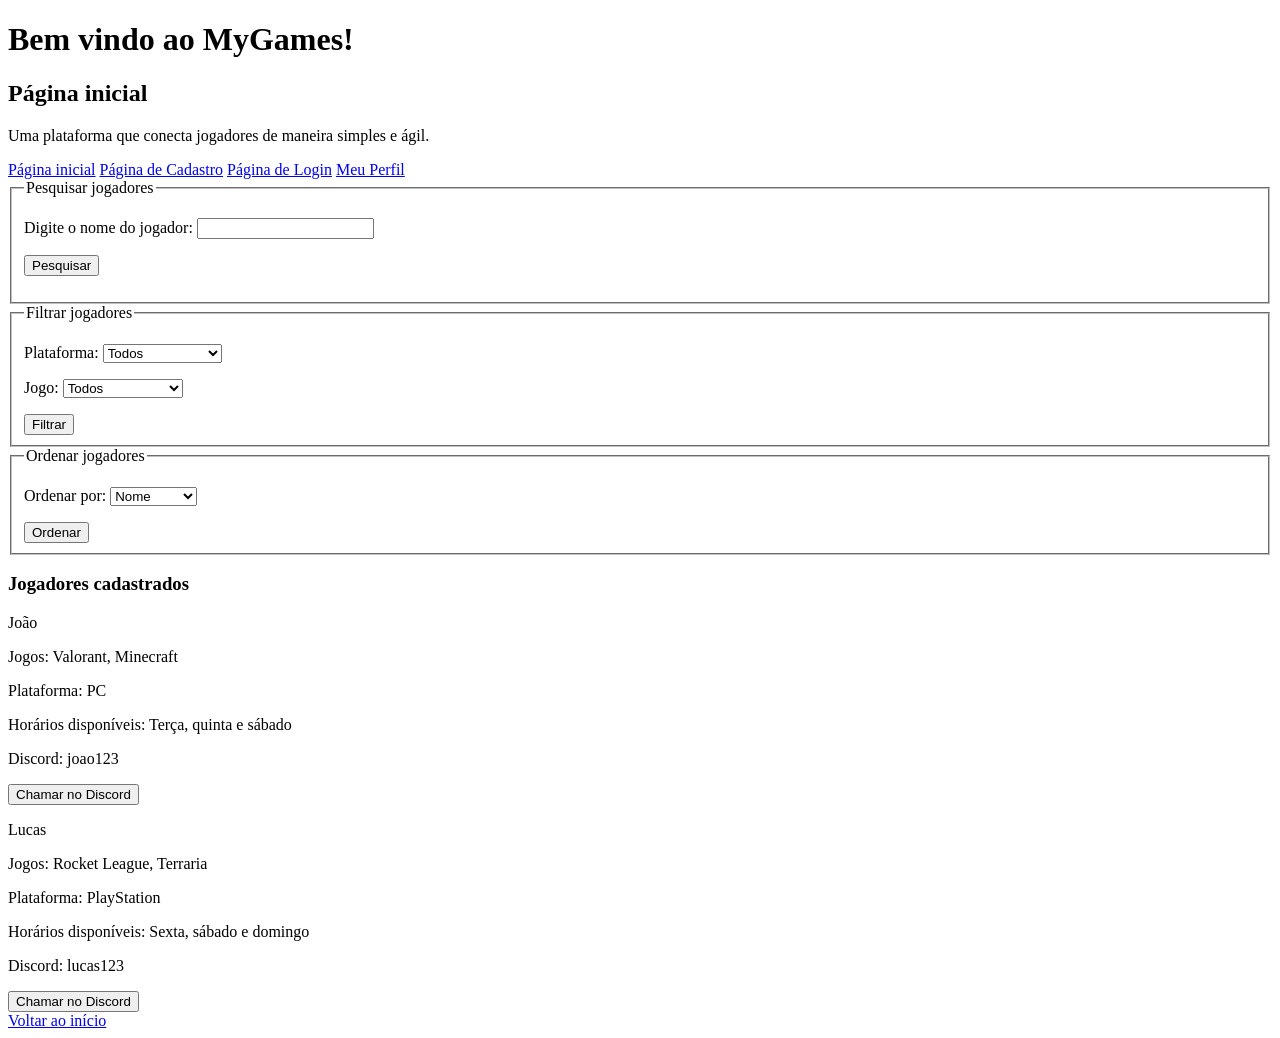
==== index.html @ be4849c3 "feat: adiciona voltar ao inicio ao rodape" ====
<!DOCTYPE html>
<html lang="pt-BR">

<head>
    <meta charset="UTF-8">
    <meta name="viewport" content="width=device-width, initial-scale=1.0">
    <title>MyGames</title>
</head>

<body>

    <header class="cabecalho" id="cabecalho">
        <h1>Bem vindo ao MyGames!</h1>
        <h2>Página inicial</h2>
        <p>Uma plataforma que conecta jogadores de maneira simples e ágil.</p>

        <nav>
            <a href="#cabecalho">Página inicial</a>
            <a href="cadastro.html">Página de Cadastro</a>
            <a href="login.html">Página de Login</a>
            <a href="perfil.html">Meu Perfil</a>
        </nav>
    </header>

    <main>

        <section>

            <form>

                <fieldset>

                    <legend>Pesquisar jogadores</legend>

                    <p>
                        <label for="pesquisa">Digite o nome do jogador:</label>
                        <input id="pesquisa" type="search">
                    </p>

                    <p>
                        <button type="submit">Pesquisar</button>
                    </p>

                </fieldset>

                <fieldset>

                    <legend>Filtrar jogadores</legend>

                    <p>
                        <label for="plataforma">Plataforma:</label>

                        <select id="plataforma">
                            <option>Todos</option>
                            <option>PC</option>
                            <option>PlayStation</option>
                            <option>Xbox</option>
                            <option>Nintendo Switch</option>
                        </select>
                    </p>

                    <p>
                        <label for="jogo">Jogo:</label>

                        <select id="jogo">
                            <option>Todos</option>
                            <option>Counter-Strike 2</option>
                            <option>Minecraft</option>
                            <option>Rocket League</option>
                            <option>Valorant</option>
                        </select>
                    </p>

                    <button type="button">Filtrar</button>

                </fieldset>

                <fieldset>

                    <legend>Ordenar jogadores</legend>

                    <p>
                        <label for="ordenacao">Ordenar por:</label>

                        <select id="ordenacao">
                            <option>Nome</option>
                            <option>Jogo</option>
                            <option>Plataforma</option>
                        </select>
                    </p>

                    <button type="button">Ordenar</button>

                </fieldset>

            </form>

        </section>

        <section>

            <h3>Jogadores cadastrados</h3>

            <article>

                <p>João</p>

                <p>Jogos: Valorant, Minecraft</p>

                <p>Plataforma: PC</p>

                <p>Horários disponíveis: Terça, quinta e sábado</p>

                <p>Discord: joao123 </p>

                <button type="button">Chamar no Discord</button>

            </article>

            <article>

                <p>Lucas</p>

                <p>Jogos: Rocket League, Terraria</p>

                <p>Plataforma: PlayStation</p>

                <p>Horários disponíveis: Sexta, sábado e domingo</p>

                <p>Discord: lucas123 </p>

                <button type="button">Chamar no Discord</button>

            </article>

        </section>

    </main>

    <footer>
        <nav>
            <a href="#cabecalho">Voltar ao início</a>
        </nav>


    </footer>

</body>

</html>
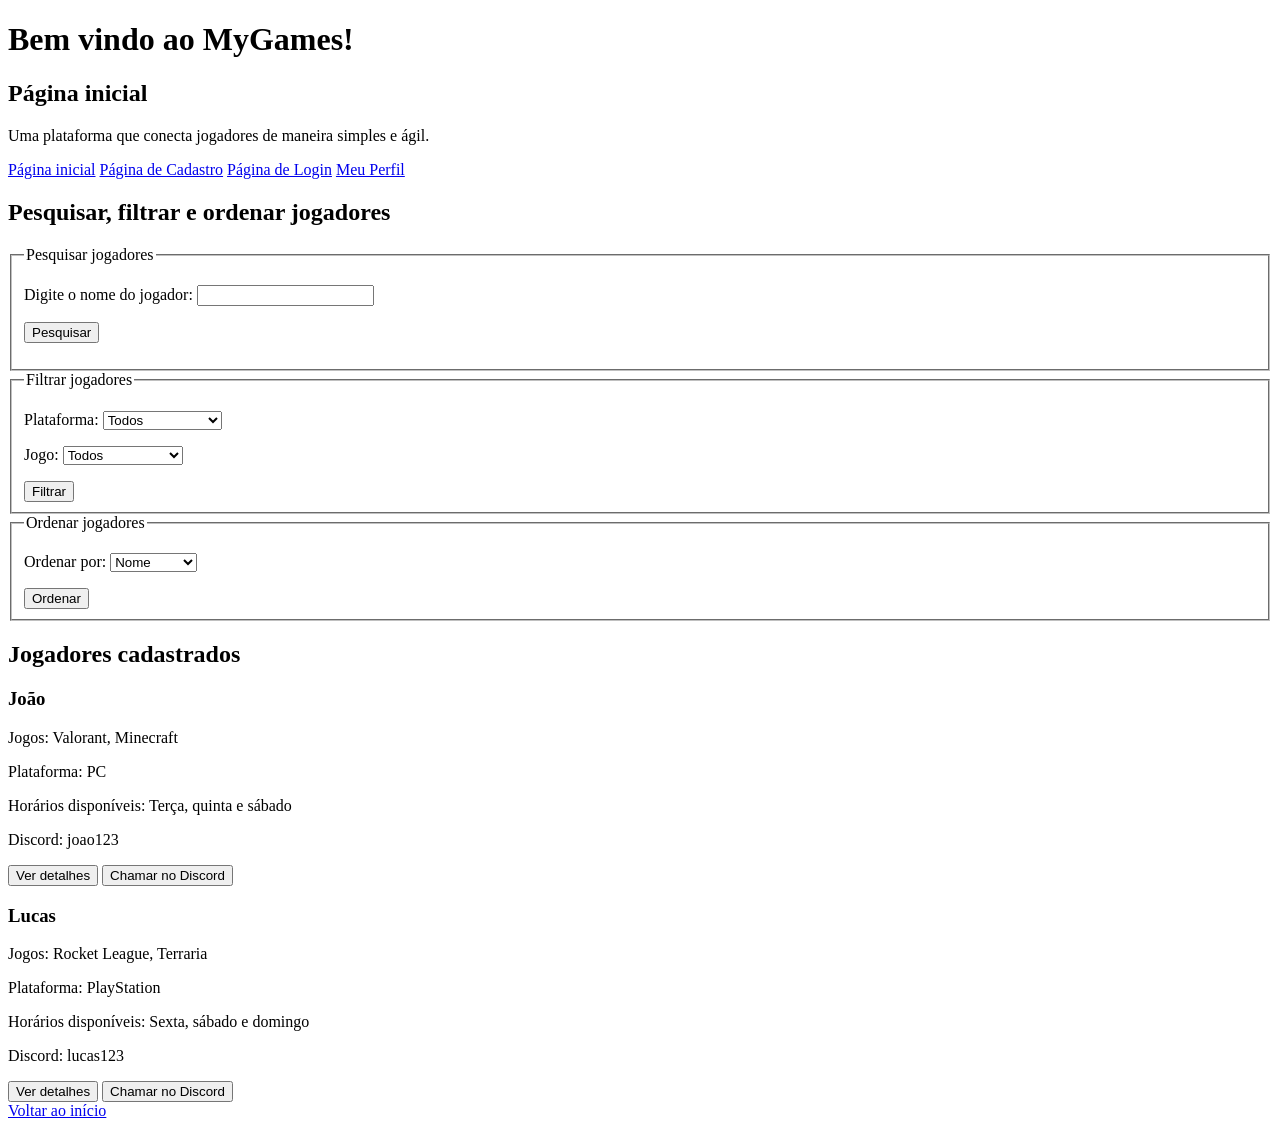
==== commit 2521d88c: "fix: corrige semantica e aprimora formularios" ====
--- a/index.html
+++ b/index.html
@@ -25,6 +25,9 @@
     <main>
 
         <section>
+
+            <!-- CORREÇÃO: título adicionado à seção de pesquisa, filtros e ordenação -->
+            <h2>Pesquisar, filtrar e ordenar jogadores</h2>
 
             <form>
 
@@ -99,11 +102,13 @@
 
         <section>
 
-            <h3>Jogadores cadastrados</h3>
+            <!-- CORREÇÃO: h2 para "Jogadores cadastrados" (era h3) -->
+            <h2>Jogadores cadastrados</h2>
 
             <article>
 
-                <p>João</p>
+                <!-- CORREÇÃO: h3 para o nome do jogador dentro do article -->
+                <h3>João</h3>
 
                 <p>Jogos: Valorant, Minecraft</p>
 
@@ -111,15 +116,18 @@
 
                 <p>Horários disponíveis: Terça, quinta e sábado</p>
 
-                <p>Discord: joao123 </p>
+                <p>Discord: joao123</p>
 
+                <!-- CORREÇÃO: botão "Ver detalhes" para acessar o perfil do jogador -->
+                <button type="button">Ver detalhes</button>
                 <button type="button">Chamar no Discord</button>
 
             </article>
 
             <article>
 
-                <p>Lucas</p>
+                <!-- CORREÇÃO: h3 para o nome do jogador dentro do article -->
+                <h3>Lucas</h3>
 
                 <p>Jogos: Rocket League, Terraria</p>
 
@@ -127,8 +135,10 @@
 
                 <p>Horários disponíveis: Sexta, sábado e domingo</p>
 
-                <p>Discord: lucas123 </p>
+                <p>Discord: lucas123</p>
 
+                <!-- CORREÇÃO: botão "Ver detalhes" para acessar o perfil do jogador -->
+                <button type="button">Ver detalhes</button>
                 <button type="button">Chamar no Discord</button>
 
             </article>
@@ -141,8 +151,6 @@
         <nav>
             <a href="#cabecalho">Voltar ao início</a>
         </nav>
-
-
     </footer>
 
 </body>
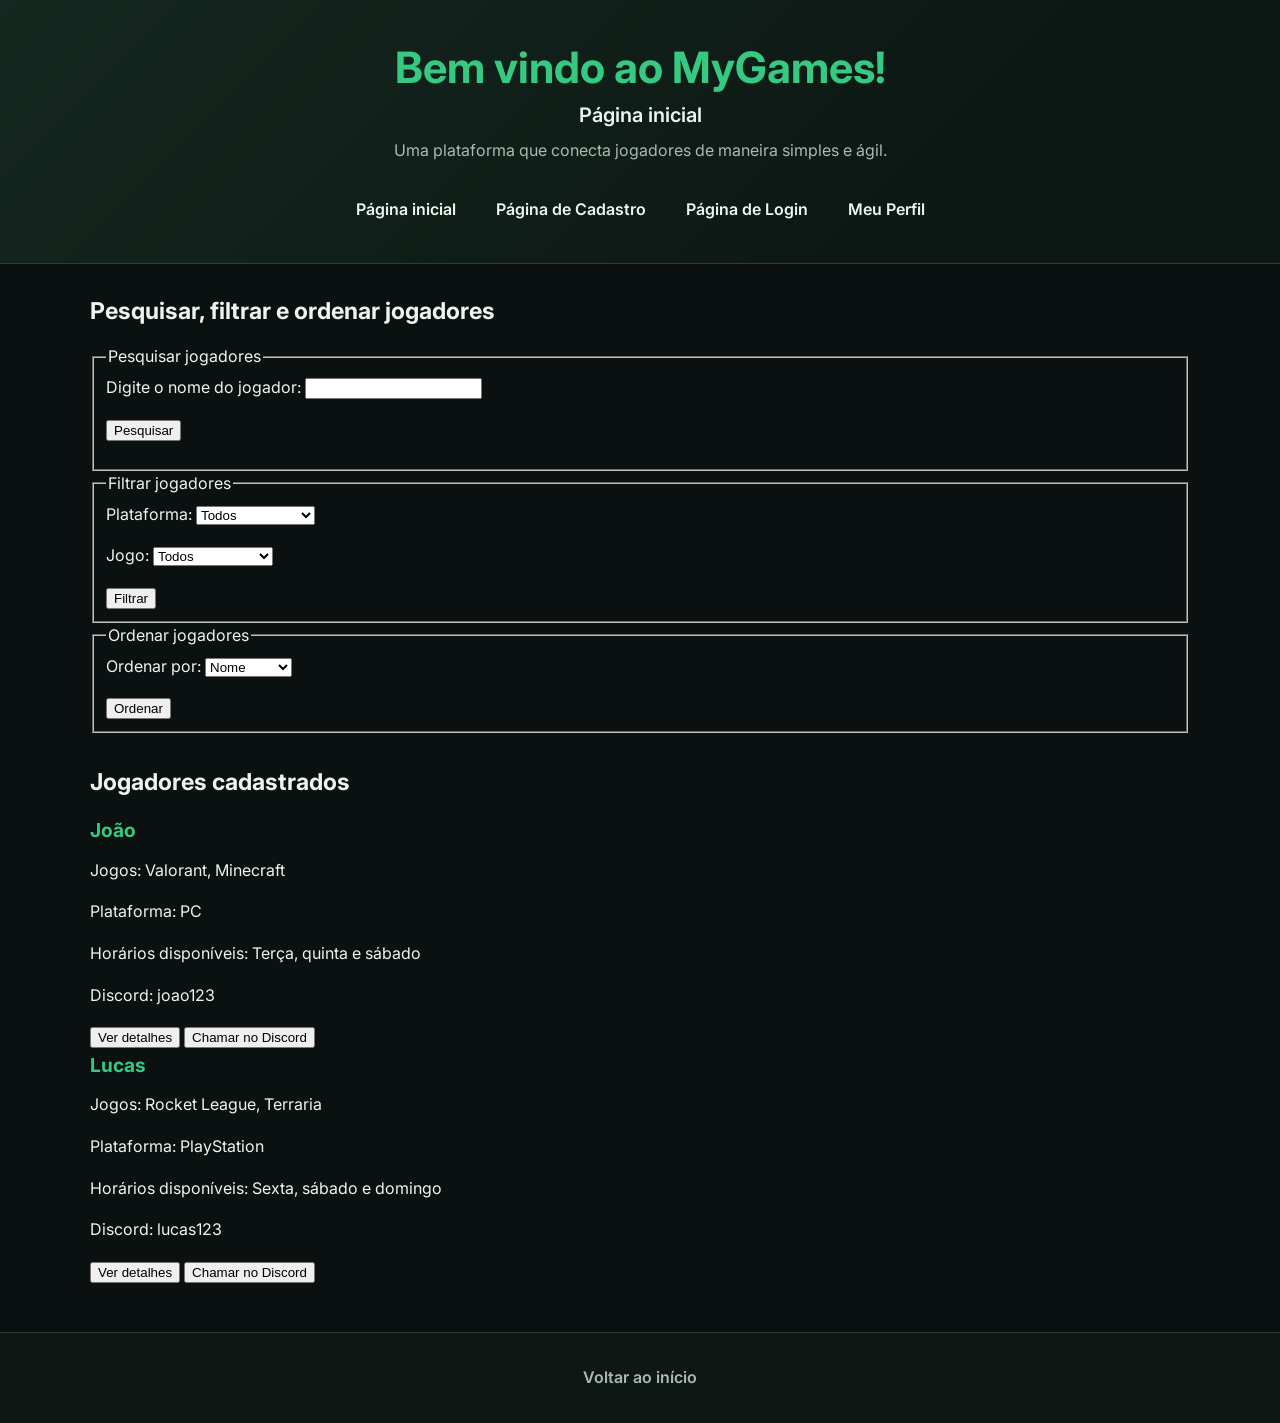
==== commit e0835de1: "style: define identidade visual do MyGames" ====
--- a/index.html
+++ b/index.html
@@ -5,6 +5,7 @@
     <meta charset="UTF-8">
     <meta name="viewport" content="width=device-width, initial-scale=1.0">
     <title>MyGames</title>
+    <link rel="stylesheet" href="assets/css/style.css">
 </head>
 
 <body>
--- a/assets/css/style.css
+++ b/assets/css/style.css
@@ -0,0 +1,113 @@
+
+@import url("https://fonts.googleapis.com/css2?family=Inter:wght@400;500;600;700;800&display=swap");
+
+:root {
+    --fundo: #0b1110;
+    --superficie: #121c19;
+    --superficie-clara: #192722;
+    --borda: #2b4037;
+    --texto: #edf5f0;
+    --texto-secundario: #a9bbb1;
+    --verde: #36c982;
+    --verde-escuro: #1f8b5b;
+    --vermelho: #ef6464;
+    --largura: 1100px;
+}
+
+* {
+    box-sizing: border-box;
+}
+
+html {
+    scroll-behavior: smooth;
+}
+
+body {
+    margin: 0;
+    background: var(--fundo);
+    color: var(--texto);
+    font-family: "Inter", Arial, sans-serif;
+    font-size: 16px;
+    line-height: 1.6;
+}
+
+header.cabecalho {
+    padding: 42px 24px 30px;
+    background: linear-gradient(135deg, #142820, #0d1713 75%);
+    border-bottom: 1px solid var(--borda);
+    text-align: center;
+}
+
+header h1 {
+    margin: 0 0 8px;
+    color: var(--verde);
+    font-size: clamp(1.8rem, 4vw, 2.7rem);
+    line-height: 1.2;
+}
+
+header h2 {
+    margin: 0 0 10px;
+    font-size: 1.25rem;
+    font-weight: 600;
+}
+
+header p {
+    margin: 0 auto 24px;
+    max-width: 620px;
+    color: var(--texto-secundario);
+}
+
+nav {
+    display: flex;
+    justify-content: center;
+    align-items: center;
+    flex-wrap: wrap;
+    gap: 10px;
+}
+
+nav a {
+    display: inline-block;
+    padding: 9px 14px;
+    border: 1px solid transparent;
+    border-radius: 8px;
+    color: var(--texto);
+    text-decoration: none;
+    font-weight: 600;
+    transition: background-color 0.2s, color 0.2s, border-color 0.2s;
+}
+
+main {
+    width: min(var(--largura), calc(100% - 40px));
+    margin: 32px auto 48px;
+}
+
+main > section {
+    margin-bottom: 34px;
+}
+
+h2 {
+    margin: 0 0 18px;
+    font-size: 1.45rem;
+    line-height: 1.3;
+}
+
+h3 {
+    margin: 0 0 12px;
+    font-size: 1.2rem;
+    color: var(--verde);
+}
+
+p {
+    margin-top: 0;
+}
+
+footer {
+    padding: 22px 20px;
+    border-top: 1px solid var(--borda);
+    background: #0e1713;
+    text-align: center;
+}
+
+footer nav a {
+    color: var(--texto-secundario);
+}
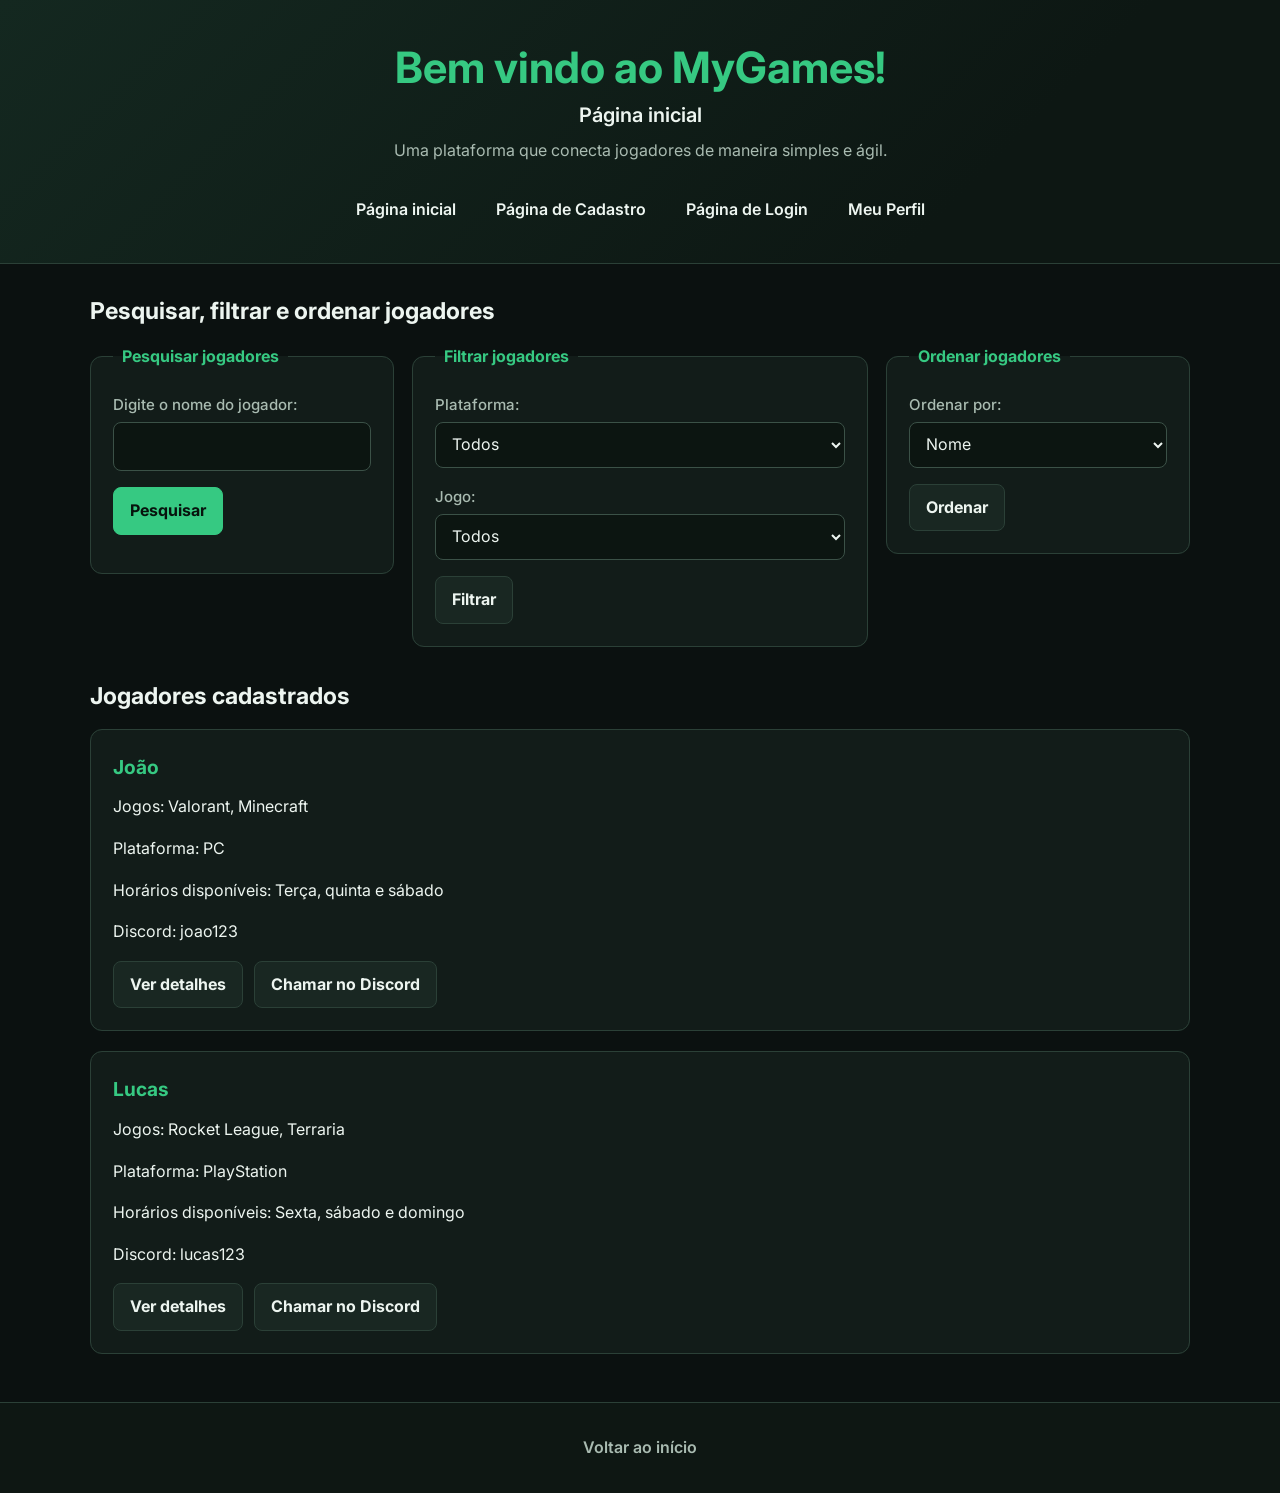
==== commit 3374930a: "style: estiliza formulários e controles" ====
--- a/index.html
+++ b/index.html
@@ -106,7 +106,7 @@
             <!-- CORREÇÃO: h2 para "Jogadores cadastrados" (era h3) -->
             <h2>Jogadores cadastrados</h2>
 
-            <article>
+            <fieldset>
 
                 <!-- CORREÇÃO: h3 para o nome do jogador dentro do article -->
                 <h3>João</h3>
@@ -123,9 +123,9 @@
                 <button type="button">Ver detalhes</button>
                 <button type="button">Chamar no Discord</button>
 
-            </article>
+            </fieldset>
 
-            <article>
+            <fieldset>
 
                 <!-- CORREÇÃO: h3 para o nome do jogador dentro do article -->
                 <h3>Lucas</h3>
@@ -142,7 +142,7 @@
                 <button type="button">Ver detalhes</button>
                 <button type="button">Chamar no Discord</button>
 
-            </article>
+            </fieldset>
 
         </section>
 
--- a/assets/css/style.css
+++ b/assets/css/style.css
@@ -111,3 +111,115 @@
 footer nav a {
     color: var(--texto-secundario);
 }
+
+form {
+    display: grid;
+    grid-template-columns: repeat(auto-fit, minmax(min(100%, 260px), 1fr));
+    gap: 18px;
+    align-items: start;
+}
+
+fieldset {
+    min-width: 0;
+    margin: 0 0 20px;
+    padding: 22px;
+    border: 1px solid var(--borda);
+    border-radius: 12px;
+    background: var(--superficie);
+}
+
+form fieldset {
+    margin: 0;
+}
+
+legend {
+    padding: 0 9px;
+    color: var(--verde);
+    font-weight: 700;
+}
+
+label {
+    display: inline-block;
+    margin-bottom: 5px;
+    color: var(--texto-secundario);
+    font-size: 0.94rem;
+    font-weight: 500;
+}
+
+input:not([type="checkbox"]):not([type="radio"]),
+select,
+textarea {
+    width: 100%;
+    min-width: 0;
+    padding: 11px 12px;
+    border: 1px solid #3b5147;
+    border-radius: 8px;
+    background: #0c1511;
+    color: var(--texto);
+    font: inherit;
+}
+
+input[type="checkbox"],
+input[type="radio"] {
+    width: 17px;
+    height: 17px;
+    accent-color: var(--verde);
+    vertical-align: middle;
+}
+
+textarea {
+    min-height: 120px;
+    resize: vertical;
+}
+
+input::placeholder,
+textarea::placeholder {
+    color: #81958a;
+}
+
+button {
+    display: inline-block;
+    max-width: 100%;
+    padding: 10px 16px;
+    border: 1px solid var(--verde);
+    border-radius: 8px;
+    background: var(--verde);
+    color: #07130d;
+    font: inherit;
+    font-weight: 700;
+    cursor: pointer;
+    transition: background-color 0.2s, border-color 0.2s, transform 0.2s;
+}
+
+button + button {
+    margin-left: 7px;
+}
+
+button[type="button"] {
+    background: var(--superficie-clara);
+    color: var(--texto);
+    border-color: var(--borda);
+}
+
+#login {
+    display: block;
+    max-width: 560px;
+    margin: 0 auto;
+}
+
+#login fieldset {
+    padding: 28px;
+}
+
+#login p:last-child {
+    margin-bottom: 0;
+}
+
+#login button,
+#login p:last-child button {
+    width: 100%;
+}
+
+main form {
+    grid-template-columns: 1fr 1.5fr 1fr;
+}
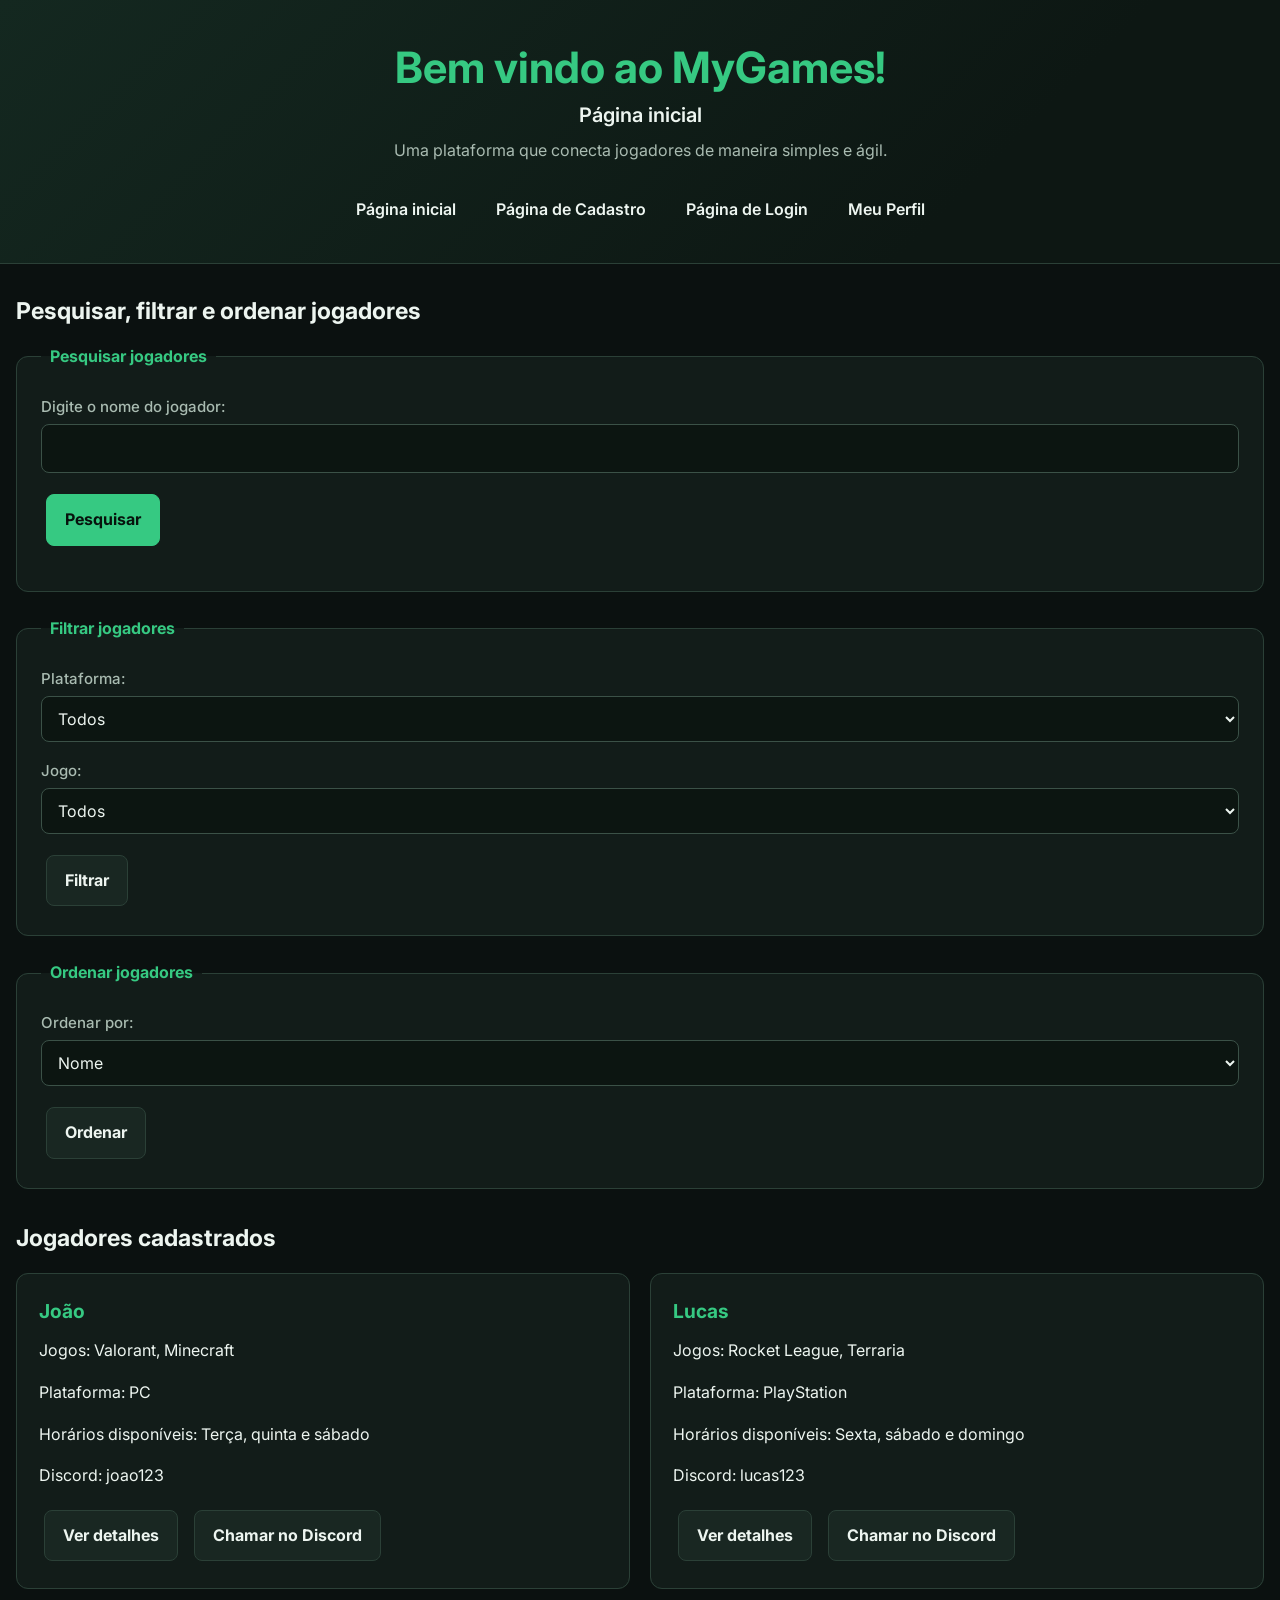
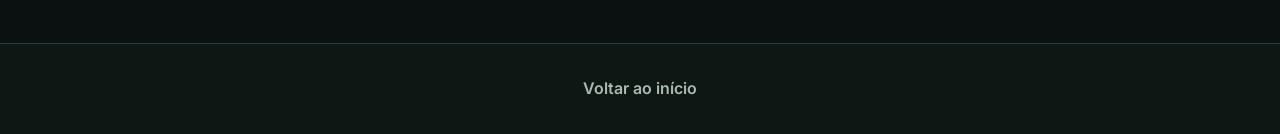
==== commit d1efaf07: "style: ajusta layout responsivo dos formulários e perfil" ====
--- a/index.html
+++ b/index.html
@@ -101,7 +101,7 @@
 
         </section>
 
-        <section>
+        <section id="jogadores">
 
             <!-- CORREÇÃO: h2 para "Jogadores cadastrados" (era h3) -->
             <h2>Jogadores cadastrados</h2>
--- a/assets/css/style.css
+++ b/assets/css/style.css
@@ -1,4 +1,3 @@
-
 @import url("https://fonts.googleapis.com/css2?family=Inter:wght@400;500;600;700;800&display=swap");
 
 :root {
@@ -77,11 +76,13 @@
 }
 
 main {
-    width: min(var(--largura), calc(100% - 40px));
-    margin: 32px auto 48px;
-}
-
-main > section {
+    width: 100%;
+    max-width: 1600px;
+    padding: 0 16px;
+    margin: 32px auto;
+}
+
+main>section {
     margin-bottom: 34px;
 }
 
@@ -114,8 +115,9 @@
 
 form {
     display: grid;
-    grid-template-columns: repeat(auto-fit, minmax(min(100%, 260px), 1fr));
-    gap: 18px;
+    grid-template-columns: 1fr;
+    gap: 24px;
+    width: 100%;
     align-items: start;
 }
 
@@ -129,7 +131,10 @@
 }
 
 form fieldset {
+    width: 100%;
+    min-width: 0;
     margin: 0;
+    padding: 24px;
 }
 
 legend {
@@ -180,7 +185,8 @@
 button {
     display: inline-block;
     max-width: 100%;
-    padding: 10px 16px;
+    margin: 5px;
+    padding: 12px 18px;
     border: 1px solid var(--verde);
     border-radius: 8px;
     background: var(--verde);
@@ -191,7 +197,7 @@
     transition: background-color 0.2s, border-color 0.2s, transform 0.2s;
 }
 
-button + button {
+button+button {
     margin-left: 7px;
 }
 
@@ -205,6 +211,7 @@
     display: block;
     max-width: 560px;
     margin: 0 auto;
+    width: 100%;
 }
 
 #login fieldset {
@@ -220,6 +227,73 @@
     width: 100%;
 }
 
-main form {
-    grid-template-columns: 1fr 1.5fr 1fr;
-}
+#jogadores {
+    display: grid;
+    grid-template-columns: repeat(2, minmax(0, 1fr));
+    gap: 20px;
+}
+
+#jogadores h2 {
+    grid-column: 1 / -1;
+    margin-bottom: 0;
+}
+
+#jogadores article {
+    margin: 0;
+    min-width: 0;
+}
+
+form input:not([type="checkbox"]):not([type="radio"]),
+form select,
+form textarea {
+    width: 100%;
+}
+
+.disponibilidade {
+    display: grid;
+    justify-content: stretch;
+}
+
+@media (max-width: 559px) {
+
+    main:has(> form),
+    main:has(> #login) {
+        width: calc(100% - 16px);
+        margin: 16px auto 24px;
+    }
+
+    main form {
+        gap: 14px;
+    }
+
+    main form>fieldset {
+        padding: 12px;
+    }
+
+    #login fieldset {
+        padding: 14px 12px;
+    }
+}
+
+@media (min-width: 192px) and (max-width: 300px) {
+
+    main:has(> form),
+    main:has(> #login) {
+        width: calc(100% - 8px);
+    }
+
+    main form>fieldset {
+        padding: 8px 6px;
+    }
+}
+
+body {
+    min-width: 460px;
+}
+
+main {
+    width: 100%;
+    max-width: 1600px;
+    margin: 32px auto;
+    padding: 0 16px;
+}
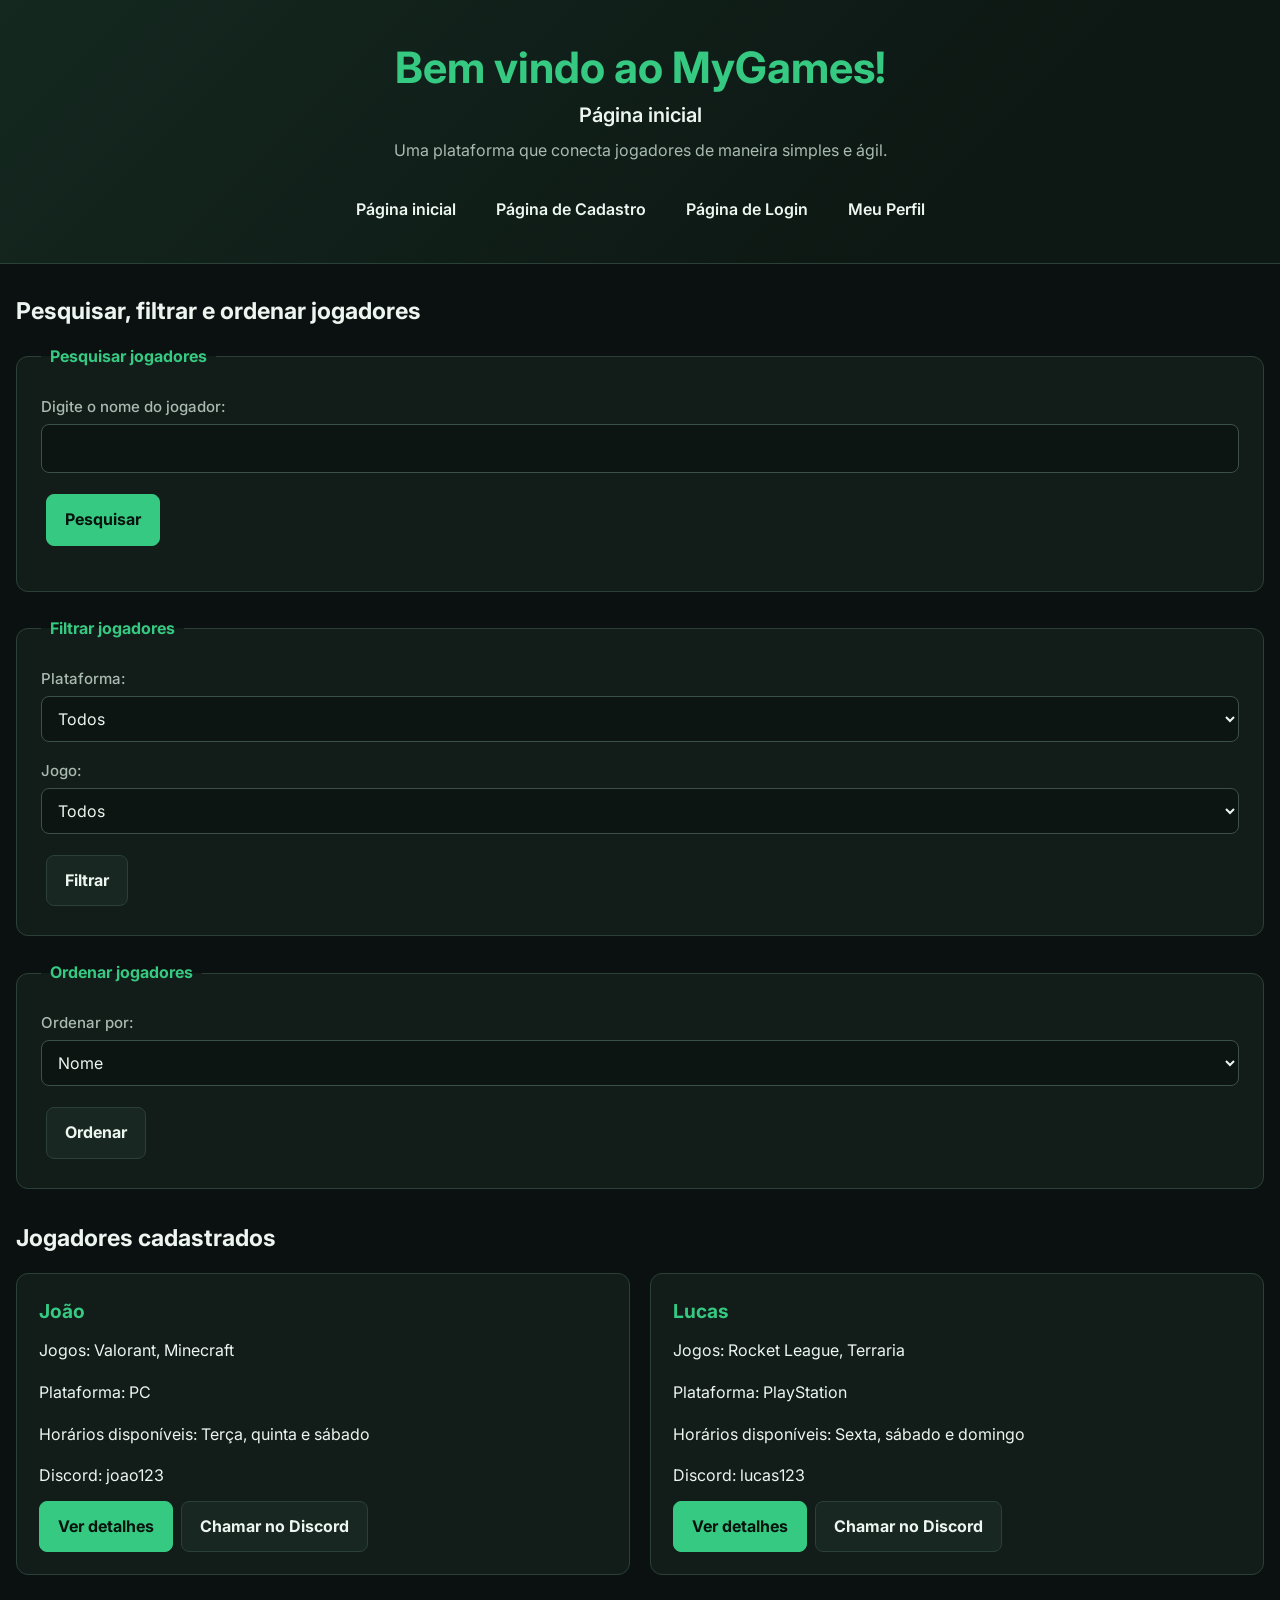
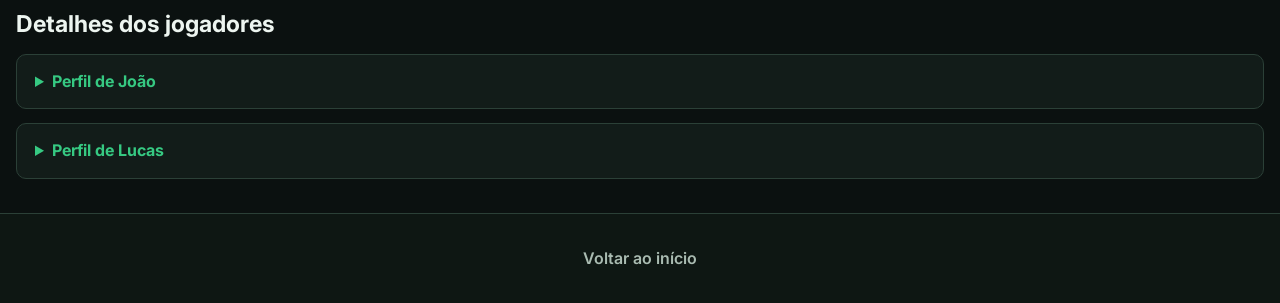
==== commit edafe327: "feat: aprimora responsividade e elementos visuais" ====
--- a/index.html
+++ b/index.html
@@ -9,12 +9,10 @@
 </head>
 
 <body>
-
     <header class="cabecalho" id="cabecalho">
         <h1>Bem vindo ao MyGames!</h1>
         <h2>Página inicial</h2>
         <p>Uma plataforma que conecta jogadores de maneira simples e ágil.</p>
-
         <nav>
             <a href="#cabecalho">Página inicial</a>
             <a href="cadastro.html">Página de Cadastro</a>
@@ -22,38 +20,22 @@
             <a href="perfil.html">Meu Perfil</a>
         </nav>
     </header>
-
     <main>
-
         <section>
-
-            <!-- CORREÇÃO: título adicionado à seção de pesquisa, filtros e ordenação -->
             <h2>Pesquisar, filtrar e ordenar jogadores</h2>
-
             <form>
-
                 <fieldset>
-
                     <legend>Pesquisar jogadores</legend>
-
                     <p>
                         <label for="pesquisa">Digite o nome do jogador:</label>
                         <input id="pesquisa" type="search">
                     </p>
-
-                    <p>
-                        <button type="submit">Pesquisar</button>
-                    </p>
-
+                    <p><button type="submit">Pesquisar</button></p>
                 </fieldset>
-
                 <fieldset>
-
                     <legend>Filtrar jogadores</legend>
-
                     <p>
                         <label for="plataforma">Plataforma:</label>
-
                         <select id="plataforma">
                             <option>Todos</option>
                             <option>PC</option>
@@ -62,10 +44,8 @@
                             <option>Nintendo Switch</option>
                         </select>
                     </p>
-
                     <p>
                         <label for="jogo">Jogo:</label>
-
                         <select id="jogo">
                             <option>Todos</option>
                             <option>Counter-Strike 2</option>
@@ -74,86 +54,78 @@
                             <option>Valorant</option>
                         </select>
                     </p>
-
                     <button type="button">Filtrar</button>
-
                 </fieldset>
-
                 <fieldset>
-
                     <legend>Ordenar jogadores</legend>
-
                     <p>
                         <label for="ordenacao">Ordenar por:</label>
-
                         <select id="ordenacao">
                             <option>Nome</option>
                             <option>Jogo</option>
                             <option>Plataforma</option>
                         </select>
                     </p>
-
                     <button type="button">Ordenar</button>
-
                 </fieldset>
-
             </form>
-
         </section>
-
         <section id="jogadores">
-
-            <!-- CORREÇÃO: h2 para "Jogadores cadastrados" (era h3) -->
             <h2>Jogadores cadastrados</h2>
-
-            <fieldset>
-
-                <!-- CORREÇÃO: h3 para o nome do jogador dentro do article -->
+            <article class="cartao-jogador">
                 <h3>João</h3>
-
                 <p>Jogos: Valorant, Minecraft</p>
-
                 <p>Plataforma: PC</p>
-
                 <p>Horários disponíveis: Terça, quinta e sábado</p>
-
                 <p>Discord: joao123</p>
-
-                <!-- CORREÇÃO: botão "Ver detalhes" para acessar o perfil do jogador -->
-                <button type="button">Ver detalhes</button>
-                <button type="button">Chamar no Discord</button>
-
-            </fieldset>
-
-            <fieldset>
-
-                <!-- CORREÇÃO: h3 para o nome do jogador dentro do article -->
+                <div class="acoes">
+                    <a class="botao" href="#detalhes-joao">Ver detalhes</a>
+                    <a class="botao botao-secundario" href="https://discord.com/" target="_blank"
+                        rel="noopener noreferrer">Chamar no Discord</a>
+                </div>
+            </article>
+            <article class="cartao-jogador">
                 <h3>Lucas</h3>
-
                 <p>Jogos: Rocket League, Terraria</p>
-
                 <p>Plataforma: PlayStation</p>
-
                 <p>Horários disponíveis: Sexta, sábado e domingo</p>
-
                 <p>Discord: lucas123</p>
-
-                <!-- CORREÇÃO: botão "Ver detalhes" para acessar o perfil do jogador -->
-                <button type="button">Ver detalhes</button>
-                <button type="button">Chamar no Discord</button>
-
-            </fieldset>
-
+                <div class="acoes">
+                    <a class="botao" href="#detalhes-lucas">Ver detalhes</a>
+                    <a class="botao botao-secundario" href="https://discord.com/" target="_blank"
+                        rel="noopener noreferrer">Chamar no Discord</a>
+                </div>
+            </article>
         </section>
-
+        <section class="detalhes-jogadores" aria-label="Detalhes dos jogadores">
+            <h2>Detalhes dos jogadores</h2>
+            <details id="detalhes-joao">
+                <summary>Perfil de João</summary>
+                <div class="conteudo-detalhes">
+                    <p><strong>Nome:</strong> João</p>
+                    <p><strong>Jogos:</strong> Valorant e Minecraft</p>
+                    <p><strong>Plataforma:</strong> PC</p>
+                    <p><strong>Disponibilidade:</strong> Terça, quinta e sábado</p>
+                    <p><strong>Discord:</strong> joao123</p>
+                    <p><strong>Sobre:</strong> Jogador disponível para partidas e novas amizades.</p>
+                </div>
+            </details>
+            <details id="detalhes-lucas">
+                <summary>Perfil de Lucas</summary>
+                <div class="conteudo-detalhes">
+                    <p><strong>Nome:</strong> Lucas</p>
+                    <p><strong>Jogos:</strong> Rocket League e Terraria</p>
+                    <p><strong>Plataforma:</strong> PlayStation</p>
+                    <p><strong>Disponibilidade:</strong> Sexta, sábado e domingo</p>
+                    <p><strong>Discord:</strong> lucas123</p>
+                    <p><strong>Sobre:</strong> Jogador disponível para partidas e novas amizades.</p>
+                </div>
+            </details>
+        </section>
     </main>
-
     <footer>
-        <nav>
-            <a href="#cabecalho">Voltar ao início</a>
-        </nav>
+        <nav><a href="#cabecalho">Voltar ao início</a></nav>
     </footer>
-
 </body>
 
 </html>
--- a/assets/css/style.css
+++ b/assets/css/style.css
@@ -19,10 +19,14 @@
 
 html {
     scroll-behavior: smooth;
+    scroll-padding-top: 20px;
 }
 
 body {
     margin: 0;
+    width: 100%;
+    min-width: 0;
+    overflow-x: hidden;
     background: var(--fundo);
     color: var(--texto);
     font-family: "Inter", Arial, sans-serif;
@@ -40,8 +44,9 @@
 header h1 {
     margin: 0 0 8px;
     color: var(--verde);
-    font-size: clamp(1.8rem, 4vw, 2.7rem);
+    font-size: clamp(1.65rem, 4vw, 2.7rem);
     line-height: 1.2;
+    overflow-wrap: anywhere;
 }
 
 header h2 {
@@ -72,7 +77,30 @@
     color: var(--texto);
     text-decoration: none;
     font-weight: 600;
-    transition: background-color 0.2s, color 0.2s, border-color 0.2s;
+    transition: background-color 0.2s, color 0.2s, border-color 0.2s, transform 0.2s;
+}
+
+nav a:hover {
+    background: var(--superficie-clara);
+    border-color: var(--verde);
+    color: var(--verde);
+}
+
+nav a:active {
+    transform: scale(0.97);
+    background: var(--verde-escuro);
+    color: var(--texto);
+}
+
+nav a:focus-visible,
+button:focus-visible,
+.botao:focus-visible,
+summary:focus-visible,
+input:focus-visible,
+select:focus-visible,
+textarea:focus-visible {
+    outline: 3px solid var(--verde);
+    outline-offset: 3px;
 }
 
 main {
@@ -82,7 +110,7 @@
     margin: 32px auto;
 }
 
-main>section {
+main > section {
     margin-bottom: 34px;
 }
 
@@ -100,6 +128,7 @@
 
 p {
     margin-top: 0;
+    overflow-wrap: anywhere;
 }
 
 footer {
@@ -115,9 +144,10 @@
 
 form {
     display: grid;
-    grid-template-columns: 1fr;
+    grid-template-columns: minmax(0, 1fr);
     gap: 24px;
     width: 100%;
+    min-width: 0;
     align-items: start;
 }
 
@@ -138,6 +168,7 @@
 }
 
 legend {
+    max-width: 100%;
     padding: 0 9px;
     color: var(--verde);
     font-weight: 700;
@@ -156,6 +187,7 @@
 textarea {
     width: 100%;
     min-width: 0;
+    max-width: 100%;
     padding: 11px 12px;
     border: 1px solid #3b5147;
     border-radius: 8px;
@@ -182,7 +214,8 @@
     color: #81958a;
 }
 
-button {
+button,
+.botao {
     display: inline-block;
     max-width: 100%;
     margin: 5px;
@@ -193,18 +226,34 @@
     color: #07130d;
     font: inherit;
     font-weight: 700;
+    text-align: center;
+    text-decoration: none;
     cursor: pointer;
-    transition: background-color 0.2s, border-color 0.2s, transform 0.2s;
-}
-
-button+button {
-    margin-left: 7px;
-}
-
-button[type="button"] {
+    transition: background-color 0.2s, border-color 0.2s, color 0.2s, transform 0.2s, filter 0.2s;
+}
+
+button:hover,
+.botao:hover {
+    filter: brightness(1.1);
+    transform: translateY(-1px);
+}
+
+button:active,
+.botao:active {
+    transform: translateY(1px) scale(0.98);
+    filter: brightness(0.92);
+}
+
+button[type="button"],
+.botao-secundario {
     background: var(--superficie-clara);
     color: var(--texto);
     border-color: var(--borda);
+}
+
+.botao-secundario:hover {
+    border-color: var(--verde);
+    color: var(--verde);
 }
 
 #login {
@@ -238,15 +287,65 @@
     margin-bottom: 0;
 }
 
-#jogadores article {
+.cartao-jogador {
+    min-width: 0;
     margin: 0;
-    min-width: 0;
-}
-
-form input:not([type="checkbox"]):not([type="radio"]),
-form select,
-form textarea {
-    width: 100%;
+    padding: 22px;
+    border: 1px solid var(--borda);
+    border-radius: 12px;
+    background: var(--superficie);
+}
+
+.cartao-jogador p:last-of-type {
+    margin-bottom: 12px;
+}
+
+.acoes {
+    display: flex;
+    flex-wrap: wrap;
+    align-items: center;
+    gap: 8px;
+}
+
+.acoes button,
+.acoes .botao {
+    margin: 0;
+}
+
+.detalhes-jogadores {
+    display: grid;
+    gap: 14px;
+}
+
+.detalhes-jogadores h2 {
+    margin-bottom: 0;
+}
+
+details {
+    min-width: 0;
+    border: 1px solid var(--borda);
+    border-radius: 10px;
+    background: var(--superficie);
+}
+
+details summary {
+    padding: 14px 18px;
+    color: var(--verde);
+    font-weight: 700;
+    cursor: pointer;
+}
+
+details summary:hover {
+    background: var(--superficie-clara);
+}
+
+.conteudo-detalhes {
+    padding: 4px 18px 16px;
+    border-top: 1px solid var(--borda);
+}
+
+.conteudo-detalhes p:last-child {
+    margin-bottom: 0;
 }
 
 .disponibilidade {
@@ -254,46 +353,229 @@
     justify-content: stretch;
 }
 
+table {
+    width: 100%;
+    border-collapse: collapse;
+    color: var(--texto);
+}
+
+th,
+td {
+    padding: 10px;
+    border: 1px solid var(--borda);
+    text-align: left;
+}
+
+th {
+    background: var(--superficie-clara);
+    color: var(--verde);
+}
+
+.tabela-responsiva {
+    width: 100%;
+    overflow-x: auto;
+}
+
+.pagina-perfil > fieldset {
+    margin-bottom: 22px;
+}
+
+.dados-perfil {
+    margin-bottom: 16px;
+}
+
+.dados-perfil p {
+    margin-bottom: 8px;
+}
+
+.dados-perfil strong {
+    color: var(--texto);
+}
+
+.area-edicao {
+    margin-top: 12px;
+    background: #0e1713;
+}
+
+.area-edicao summary {
+    display: inline-block;
+    margin: 10px;
+    padding: 10px 16px;
+    border: 1px solid var(--verde-escuro);
+    border-radius: 8px;
+    background: var(--superficie-clara);
+    color: var(--verde);
+    list-style-position: inside;
+}
+
+.form-edicao {
+    padding: 18px;
+    border-top: 1px solid var(--borda);
+}
+
+.form-edicao p {
+    margin-bottom: 14px;
+}
+
+.botao-acao,
+.botao-editar {
+    background: #20382d;
+    color: #8ce8b8;
+    border-color: #347b58;
+}
+
+.botao-salvar {
+    background: var(--verde);
+    color: #07130d;
+    border-color: var(--verde);
+}
+
+.botao-cancelar {
+    background: #29332e;
+    color: var(--texto);
+    border-color: #53635a;
+}
+
+.botao-excluir {
+    background: #4a2022;
+    color: #ffdada;
+    border-color: var(--vermelho);
+}
+
+.botao-excluir:hover {
+    background: #702b30;
+    border-color: #ff8585;
+}
+
+.opcoes-checkbox {
+    display: flex;
+    flex-wrap: wrap;
+    gap: 12px 20px;
+    margin-bottom: 18px;
+}
+
+.opcoes-checkbox label {
+    display: flex;
+    align-items: center;
+    gap: 7px;
+}
+
+.grade-horarios {
+    display: grid;
+    grid-template-columns: repeat(2, minmax(0, 1fr));
+    gap: 12px;
+}
+
+.grade-horarios p {
+    min-width: 0;
+}
+
+.zona-perigo {
+    border-color: #71383b;
+}
+
+.zona-perigo legend {
+    color: #ff8585;
+}
+
+.zona-perigo p {
+    color: #e7b9b9;
+}
+
+@media (max-width: 700px) {
+    #jogadores {
+        grid-template-columns: minmax(0, 1fr);
+    }
+
+    .grade-horarios {
+        grid-template-columns: minmax(0, 1fr);
+    }
+}
+
 @media (max-width: 559px) {
-
-    main:has(> form),
-    main:has(> #login) {
-        width: calc(100% - 16px);
-        margin: 16px auto 24px;
+    header.cabecalho {
+        padding: 30px 14px 22px;
+    }
+
+    nav {
+        gap: 6px;
+    }
+
+    nav a {
+        padding: 8px 10px;
+        font-size: 0.92rem;
+    }
+
+    main {
+        width: 100%;
+        margin: 20px auto;
+        padding: 0 12px;
     }
 
     main form {
         gap: 14px;
     }
 
-    main form>fieldset {
-        padding: 12px;
+    main form > fieldset,
+    fieldset {
+        padding: 14px 12px;
     }
 
     #login fieldset {
         padding: 14px 12px;
     }
-}
-
-@media (min-width: 192px) and (max-width: 300px) {
-
-    main:has(> form),
-    main:has(> #login) {
-        width: calc(100% - 8px);
-    }
-
-    main form>fieldset {
+
+    #jogadores {
+        gap: 14px;
+    }
+
+    .cartao-jogador {
+        padding: 16px;
+    }
+
+    button,
+    .botao {
+        padding: 10px 12px;
+        font-size: 0.94rem;
+    }
+
+    th,
+    td {
         padding: 8px 6px;
-    }
-}
-
-body {
-    min-width: 460px;
-}
-
-main {
-    width: 100%;
-    max-width: 1600px;
-    margin: 32px auto;
-    padding: 0 16px;
-}+        font-size: 0.9rem;
+    }
+}
+
+@media (max-width: 360px) {
+    body {
+        font-size: 15px;
+    }
+
+    header.cabecalho {
+        padding-right: 10px;
+        padding-left: 10px;
+    }
+
+    main {
+        padding-right: 8px;
+        padding-left: 8px;
+    }
+
+    nav a {
+        padding: 7px 8px;
+        font-size: 0.85rem;
+    }
+
+    fieldset {
+        padding: 12px 9px;
+    }
+
+    .acoes {
+        align-items: stretch;
+    }
+
+    .acoes button,
+    .acoes .botao {
+        flex: 1 1 100%;
+    }
+}
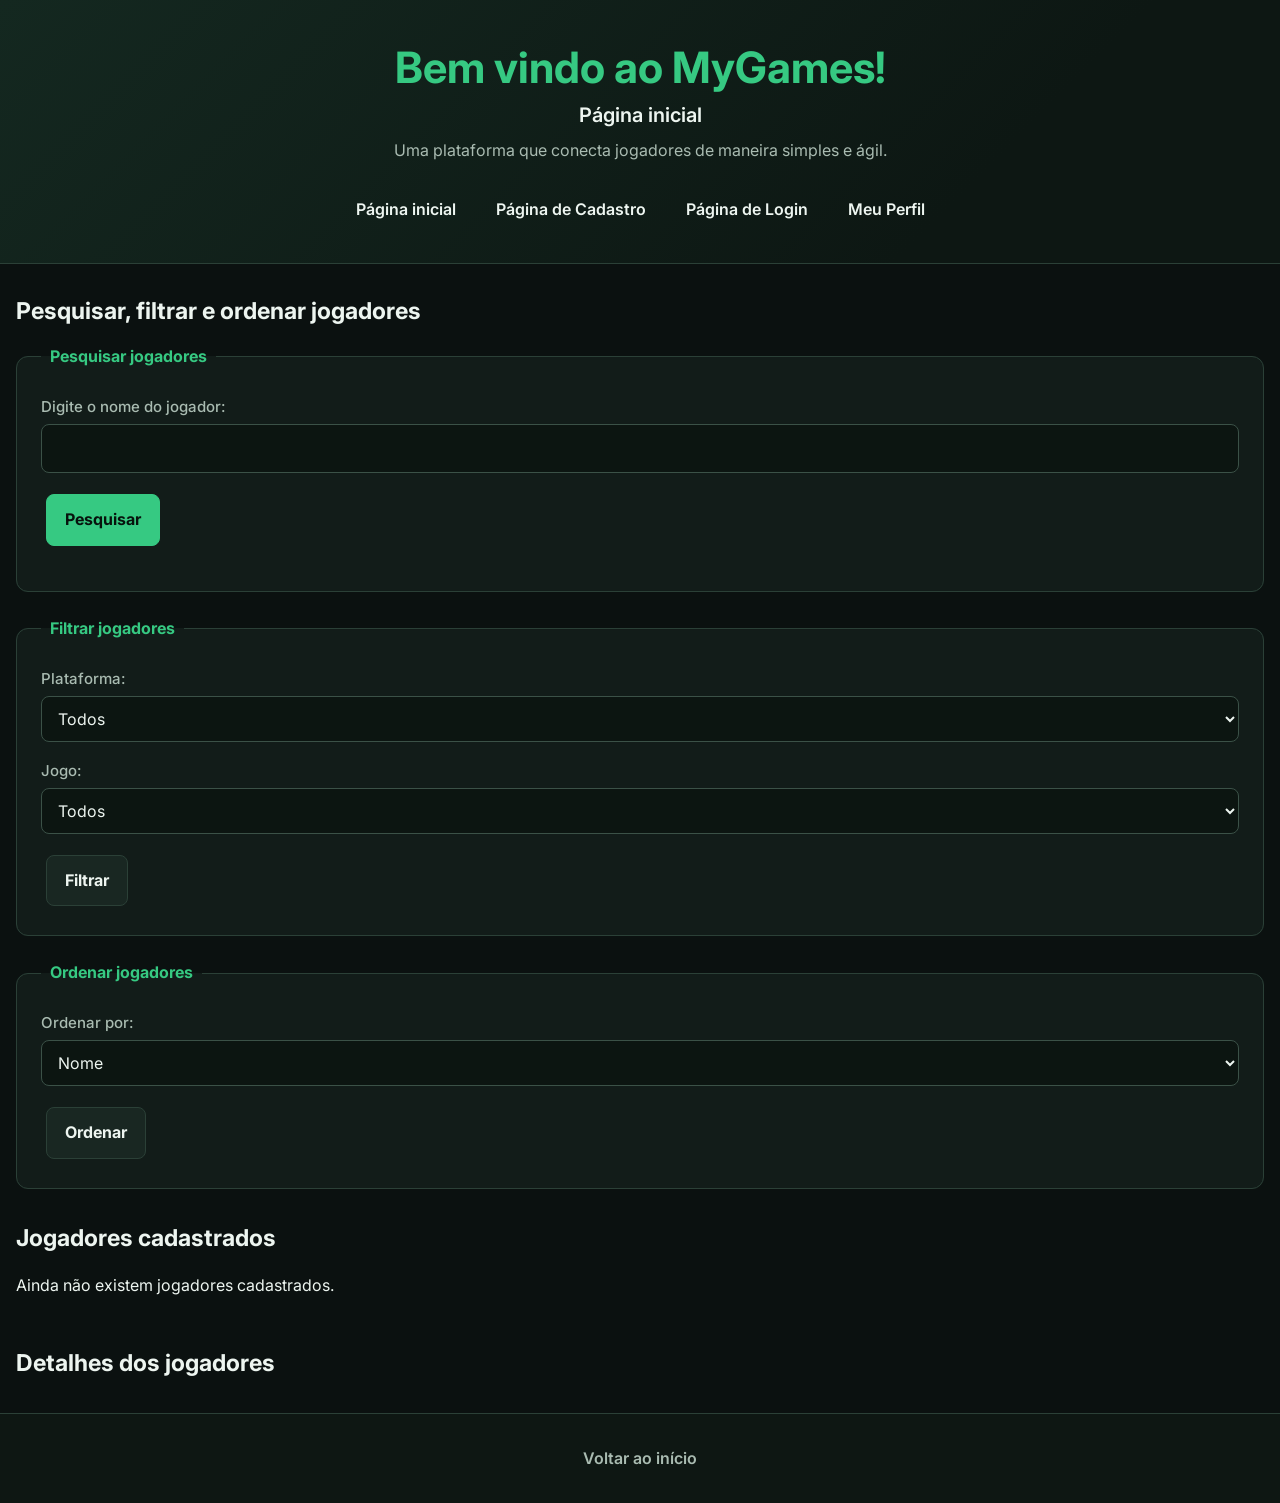
==== commit f10dc3e2: "feat: adiciona listagem dinâmica e detalhes dos jogadores" ====
--- a/index.html
+++ b/index.html
@@ -126,6 +126,7 @@
     <footer>
         <nav><a href="#cabecalho">Voltar ao início</a></nav>
     </footer>
+    <script src="assets/js/script.js"></script>
 </body>
 
 </html>
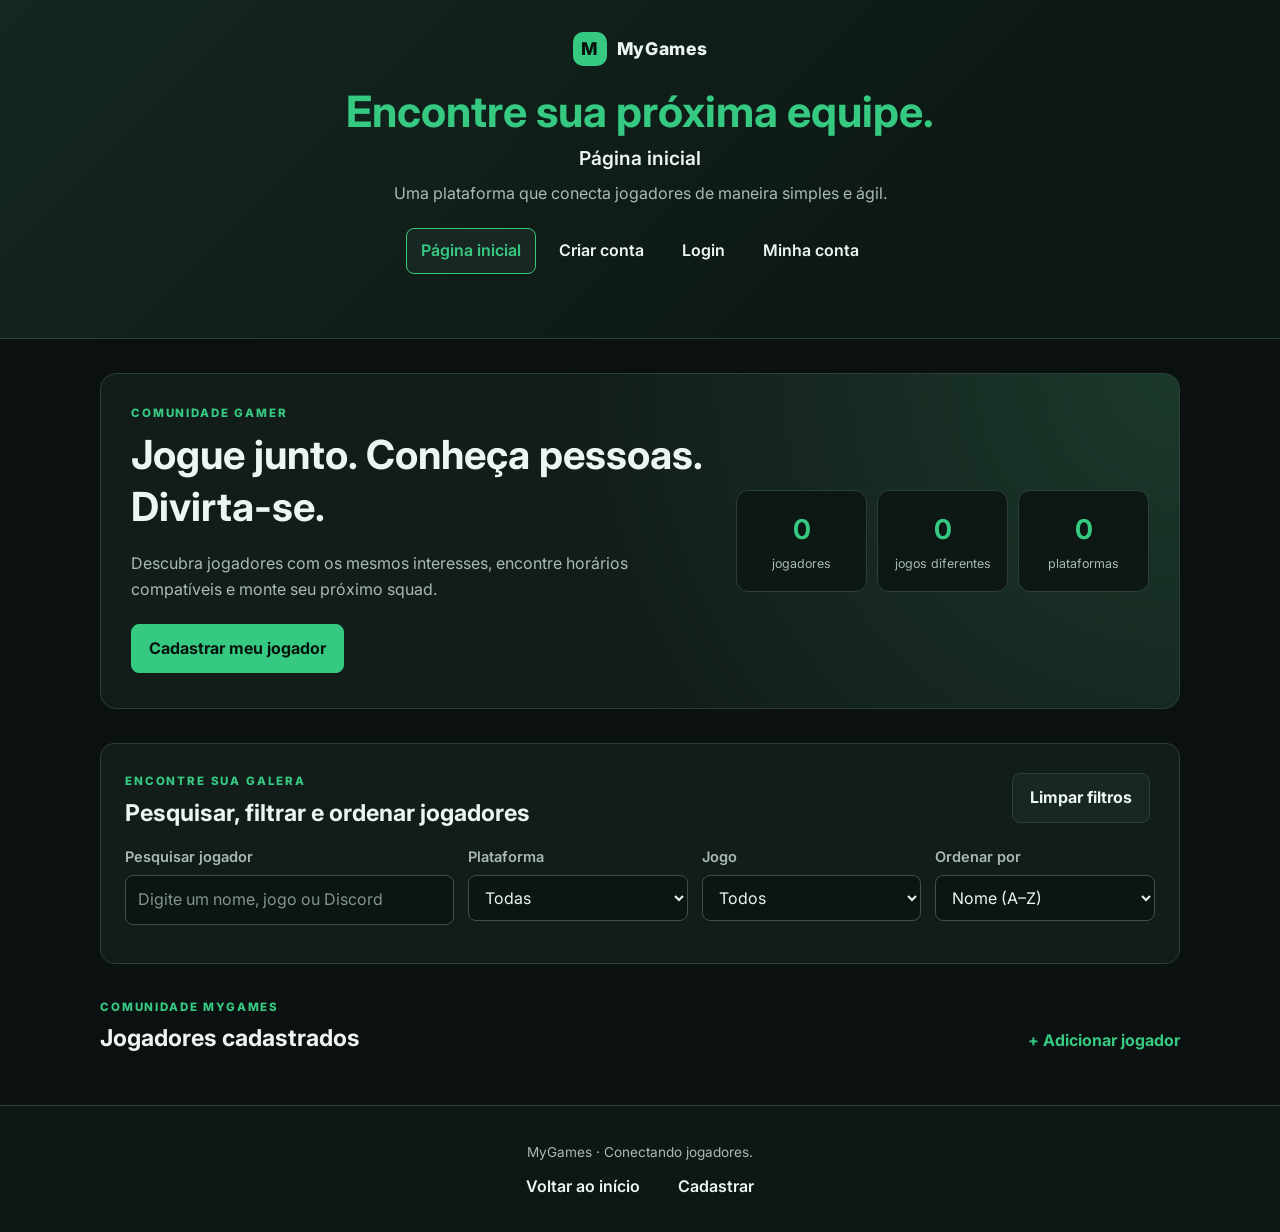
==== commit 8fefb447: "feat: aprimora css e adiciona armazenamento no javascript" ====
--- a/index.html
+++ b/index.html
@@ -4,127 +4,94 @@
 <head>
     <meta charset="UTF-8">
     <meta name="viewport" content="width=device-width, initial-scale=1.0">
-    <title>MyGames</title>
+    <meta name="description" content="Encontre jogadores para jogar seus games favoritos no MyGames.">
+    <title>MyGames | Página inicial</title>
     <link rel="stylesheet" href="assets/css/style.css">
 </head>
 
-<body>
+<body data-page="inicio">
     <header class="cabecalho" id="cabecalho">
-        <h1>Bem vindo ao MyGames!</h1>
+        <div class="marca"><span class="marca-icone">M</span><span>MyGames</span></div>
+        <h1>Encontre sua próxima equipe.</h1>
         <h2>Página inicial</h2>
         <p>Uma plataforma que conecta jogadores de maneira simples e ágil.</p>
         <nav>
-            <a href="#cabecalho">Página inicial</a>
-            <a href="cadastro.html">Página de Cadastro</a>
-            <a href="login.html">Página de Login</a>
-            <a href="perfil.html">Meu Perfil</a>
+            <a class="ativo" href="index.html">Página inicial</a>
+            <a href="cadastro.html">Criar conta</a>
+            <a href="login.html">Login</a>
+            <a href="perfil.html">Minha conta</a>
         </nav>
+        <div class="usuario-topo" id="usuario-topo"></div>
     </header>
     <main>
+        <section class="introducao">
+            <div>
+                <span class="sobretitulo">COMUNIDADE GAMER</span>
+                <h2>Jogue junto. Conheça pessoas. Divirta-se.</h2>
+                <p>Descubra jogadores com os mesmos interesses, encontre horários compatíveis e monte seu próximo squad.
+                </p>
+                <a class="botao" href="cadastro.html">Cadastrar meu jogador</a>
+            </div>
+            <div class="painel-estatisticas">
+                <div><strong id="total-jogadores">0</strong><span>jogadores</span></div>
+                <div><strong id="total-jogos">0</strong><span>jogos diferentes</span></div>
+                <div><strong id="total-plataformas">0</strong><span>plataformas</span></div>
+            </div>
+        </section>
+        <section class="painel-controles">
+            <div class="titulo-secao">
+                <div><span class="sobretitulo">ENCONTRE SUA GALERA</span>
+                    <h2>Pesquisar, filtrar e ordenar jogadores</h2>
+                </div>
+                <button type="button" class="botao-secundario" id="limpar-filtros">Limpar filtros</button>
+            </div>
+            <div class="controles-grade">
+                <div class="controle-largo">
+                    <label for="pesquisa">Pesquisar jogador</label>
+                    <input id="pesquisa" type="search" placeholder="Digite um nome, jogo ou Discord">
+                </div>
+                <div>
+                    <label for="plataforma">Plataforma</label>
+                    <select id="plataforma">
+                        <option value="">Todas</option>
+                        <option>PC</option>
+                        <option>PlayStation</option>
+                        <option>Xbox</option>
+                        <option>Nintendo Switch</option>
+                    </select>
+                </div>
+                <div>
+                    <label for="jogo">Jogo</label>
+                    <select id="jogo">
+                        <option value="">Todos</option>
+                    </select>
+                </div>
+                <div>
+                    <label for="ordenacao">Ordenar por</label>
+                    <select id="ordenacao">
+                        <option value="nome-asc">Nome (A–Z)</option>
+                        <option value="nome-desc">Nome (Z–A)</option>
+                        <option value="jogo-asc">Jogo (A–Z)</option>
+                        <option value="plataforma-asc">Plataforma (A–Z)</option>
+                        <option value="recentes">Mais recentes</option>
+                    </select>
+                </div>
+            </div>
+            <p class="resultado-contagem" id="resultado-contagem" aria-live="polite"></p>
+        </section>
         <section>
-            <h2>Pesquisar, filtrar e ordenar jogadores</h2>
-            <form>
-                <fieldset>
-                    <legend>Pesquisar jogadores</legend>
-                    <p>
-                        <label for="pesquisa">Digite o nome do jogador:</label>
-                        <input id="pesquisa" type="search">
-                    </p>
-                    <p><button type="submit">Pesquisar</button></p>
-                </fieldset>
-                <fieldset>
-                    <legend>Filtrar jogadores</legend>
-                    <p>
-                        <label for="plataforma">Plataforma:</label>
-                        <select id="plataforma">
-                            <option>Todos</option>
-                            <option>PC</option>
-                            <option>PlayStation</option>
-                            <option>Xbox</option>
-                            <option>Nintendo Switch</option>
-                        </select>
-                    </p>
-                    <p>
-                        <label for="jogo">Jogo:</label>
-                        <select id="jogo">
-                            <option>Todos</option>
-                            <option>Counter-Strike 2</option>
-                            <option>Minecraft</option>
-                            <option>Rocket League</option>
-                            <option>Valorant</option>
-                        </select>
-                    </p>
-                    <button type="button">Filtrar</button>
-                </fieldset>
-                <fieldset>
-                    <legend>Ordenar jogadores</legend>
-                    <p>
-                        <label for="ordenacao">Ordenar por:</label>
-                        <select id="ordenacao">
-                            <option>Nome</option>
-                            <option>Jogo</option>
-                            <option>Plataforma</option>
-                        </select>
-                    </p>
-                    <button type="button">Ordenar</button>
-                </fieldset>
-            </form>
-        </section>
-        <section id="jogadores">
-            <h2>Jogadores cadastrados</h2>
-            <article class="cartao-jogador">
-                <h3>João</h3>
-                <p>Jogos: Valorant, Minecraft</p>
-                <p>Plataforma: PC</p>
-                <p>Horários disponíveis: Terça, quinta e sábado</p>
-                <p>Discord: joao123</p>
-                <div class="acoes">
-                    <a class="botao" href="#detalhes-joao">Ver detalhes</a>
-                    <a class="botao botao-secundario" href="https://discord.com/" target="_blank"
-                        rel="noopener noreferrer">Chamar no Discord</a>
-                </div>
-            </article>
-            <article class="cartao-jogador">
-                <h3>Lucas</h3>
-                <p>Jogos: Rocket League, Terraria</p>
-                <p>Plataforma: PlayStation</p>
-                <p>Horários disponíveis: Sexta, sábado e domingo</p>
-                <p>Discord: lucas123</p>
-                <div class="acoes">
-                    <a class="botao" href="#detalhes-lucas">Ver detalhes</a>
-                    <a class="botao botao-secundario" href="https://discord.com/" target="_blank"
-                        rel="noopener noreferrer">Chamar no Discord</a>
-                </div>
-            </article>
-        </section>
-        <section class="detalhes-jogadores" aria-label="Detalhes dos jogadores">
-            <h2>Detalhes dos jogadores</h2>
-            <details id="detalhes-joao">
-                <summary>Perfil de João</summary>
-                <div class="conteudo-detalhes">
-                    <p><strong>Nome:</strong> João</p>
-                    <p><strong>Jogos:</strong> Valorant e Minecraft</p>
-                    <p><strong>Plataforma:</strong> PC</p>
-                    <p><strong>Disponibilidade:</strong> Terça, quinta e sábado</p>
-                    <p><strong>Discord:</strong> joao123</p>
-                    <p><strong>Sobre:</strong> Jogador disponível para partidas e novas amizades.</p>
-                </div>
-            </details>
-            <details id="detalhes-lucas">
-                <summary>Perfil de Lucas</summary>
-                <div class="conteudo-detalhes">
-                    <p><strong>Nome:</strong> Lucas</p>
-                    <p><strong>Jogos:</strong> Rocket League e Terraria</p>
-                    <p><strong>Plataforma:</strong> PlayStation</p>
-                    <p><strong>Disponibilidade:</strong> Sexta, sábado e domingo</p>
-                    <p><strong>Discord:</strong> lucas123</p>
-                    <p><strong>Sobre:</strong> Jogador disponível para partidas e novas amizades.</p>
-                </div>
-            </details>
+            <div class="titulo-secao">
+                <div><span class="sobretitulo">COMUNIDADE MYGAMES</span>
+                    <h2>Jogadores cadastrados</h2>
+                </div><a class="link-destaque" href="cadastro.html">+ Adicionar jogador</a>
+            </div>
+            <div id="jogadores" class="grade-jogadores" aria-live="polite"></div>
+            <p id="estado-vazio" class="estado-vazio" hidden>Nenhum jogador encontrado. Tente alterar os filtros.</p>
         </section>
     </main>
     <footer>
-        <nav><a href="#cabecalho">Voltar ao início</a></nav>
+        <p>MyGames · Conectando jogadores.</p>
+        <nav><a href="#cabecalho">Voltar ao início</a><a href="cadastro.html">Cadastrar</a></nav>
     </footer>
     <script src="assets/js/script.js"></script>
 </body>
--- a/assets/css/style.css
+++ b/assets/css/style.css
@@ -10,572 +10,137 @@
     --verde: #36c982;
     --verde-escuro: #1f8b5b;
     --vermelho: #ef6464;
-    --largura: 1100px;
+    --largura: 1120px;
 }
 
-* {
-    box-sizing: border-box;
+* { box-sizing: border-box; }
+html { scroll-behavior: smooth; scroll-padding-top: 20px; }
+body { margin: 0; min-width: 0; overflow-x: hidden; background: var(--fundo); color: var(--texto); font-family: "Inter", Arial, sans-serif; font-size: 16px; line-height: 1.6; }
+header.cabecalho { padding: 32px 24px 28px; background: linear-gradient(135deg, #142820, #0d1713 75%); border-bottom: 1px solid var(--borda); text-align: center; }
+.marca { display: flex; justify-content: center; align-items: center; gap: 10px; margin-bottom: 20px; color: var(--texto); font-size: 1.1rem; font-weight: 800; letter-spacing: .04em; }
+.marca-icone { display: grid; width: 34px; height: 34px; place-items: center; border-radius: 10px; background: var(--verde); color: #07130d; }
+header h1 { margin: 0 0 8px; color: var(--verde); font-size: clamp(1.65rem, 4vw, 2.7rem); line-height: 1.2; overflow-wrap: anywhere; }
+header h2 { margin: 0 0 10px; font-size: 1.2rem; font-weight: 600; }
+header p { margin: 0 auto 22px; max-width: 620px; color: var(--texto-secundario); }
+nav { display: flex; justify-content: center; align-items: center; flex-wrap: wrap; gap: 8px; }
+nav a { display: inline-block; padding: 9px 14px; border: 1px solid transparent; border-radius: 8px; color: var(--texto); text-decoration: none; font-weight: 600; transition: .2s; }
+nav a:hover, nav a.ativo { background: var(--superficie-clara); border-color: var(--verde); color: var(--verde); }
+.usuario-topo { min-height: 22px; margin-top: 14px; color: var(--texto-secundario); font-size: .9rem; }
+main { width: 100%; max-width: var(--largura); padding: 0 20px; margin: 34px auto; }
+main > section { margin-bottom: 34px; }
+h2 { margin: 0 0 18px; font-size: 1.45rem; line-height: 1.3; }
+h3 { margin: 0 0 12px; color: var(--verde); font-size: 1.15rem; }
+p { margin-top: 0; overflow-wrap: anywhere; }
+.sobretitulo { display: block; margin-bottom: 7px; color: var(--verde); font-size: .72rem; font-weight: 800; letter-spacing: .16em; }
+.introducao { display: grid; grid-template-columns: 1.4fr 1fr; gap: 28px; align-items: center; padding: 30px; border: 1px solid var(--borda); border-radius: 16px; background: radial-gradient(circle at top right, #1b392b, transparent 55%), var(--superficie); }
+.introducao h2 { max-width: 600px; font-size: clamp(1.7rem, 4vw, 2.5rem); }
+.introducao p { max-width: 600px; color: var(--texto-secundario); }
+.painel-estatisticas { display: grid; grid-template-columns: repeat(3, 1fr); gap: 10px; }
+.painel-estatisticas div { display: grid; gap: 3px; padding: 17px 10px; border: 1px solid var(--borda); border-radius: 12px; background: #0d1713; text-align: center; }
+.painel-estatisticas strong { color: var(--verde); font-size: 1.7rem; }
+.painel-estatisticas span { color: var(--texto-secundario); font-size: .78rem; }
+.titulo-secao { display: flex; justify-content: space-between; align-items: end; gap: 16px; margin-bottom: 18px; }
+.titulo-secao h2 { margin-bottom: 0; }
+.painel-controles { padding: 24px; border: 1px solid var(--borda); border-radius: 14px; background: var(--superficie); }
+.controles-grade { display: grid; grid-template-columns: 1.5fr 1fr 1fr 1fr; gap: 14px; }
+.controle-largo { min-width: 0; }
+.resultado-contagem { margin: 14px 0 0; color: var(--texto-secundario); font-size: .9rem; }
+.grade-jogadores { display: grid; grid-template-columns: repeat(2, minmax(0, 1fr)); gap: 18px; }
+.cartao-jogador { display: flex; flex-direction: column; min-width: 0; padding: 20px; border: 1px solid var(--borda); border-radius: 13px; background: var(--superficie); transition: border-color .2s, transform .2s; }
+.cartao-jogador:hover { transform: translateY(-2px); border-color: var(--verde-escuro); }
+.cartao-topo { display: flex; justify-content: space-between; align-items: flex-start; gap: 12px; }
+.cartao-jogador h3 { margin: 0 0 8px; overflow-wrap: anywhere; }
+.cartao-jogador p { margin-bottom: 8px; color: var(--texto-secundario); font-size: .94rem; }
+.cartao-jogador .acoes { display: flex; flex-wrap: wrap; gap: 8px; margin-top: auto; padding-top: 12px; }
+.etiqueta { display: inline-block; padding: 4px 9px; border: 1px solid var(--borda); border-radius: 999px; color: var(--texto-secundario); font-size: .75rem; }
+.etiqueta-proprio { border-color: var(--verde-escuro); color: var(--verde); }
+.jogos-tags { display: flex; flex-wrap: wrap; gap: 6px; margin: 4px 0 12px; }
+.jogos-tags span { padding: 3px 8px; border-radius: 6px; background: var(--superficie-clara); color: var(--verde); font-size: .78rem; }
+.estado-vazio { padding: 28px; border: 1px dashed var(--borda); border-radius: 12px; color: var(--texto-secundario); text-align: center; }
+footer { padding: 22px 20px; border-top: 1px solid var(--borda); background: #0e1713; text-align: center; }
+footer p { margin: 14px 0 0; color: var(--texto-secundario); font-size: .85rem; }
+form { display: grid; gap: 20px; width: 100%; min-width: 0; }
+fieldset { min-width: 0; margin: 0; padding: 23px; border: 1px solid var(--borda); border-radius: 12px; background: var(--superficie); }
+legend { max-width: 100%; padding: 0 9px; color: var(--verde); font-weight: 700; }
+label { display: block; margin: 0 0 6px; color: var(--texto-secundario); font-size: .91rem; font-weight: 600; }
+input:not([type="checkbox"]):not([type="radio"]), select, textarea { width: 100%; min-width: 0; max-width: 100%; padding: 11px 12px; border: 1px solid #3b5147; border-radius: 8px; background: #0c1511; color: var(--texto); font: inherit; }
+input[type="checkbox"], input[type="radio"] { width: 17px; height: 17px; accent-color: var(--verde); vertical-align: middle; }
+textarea { min-height: 95px; resize: vertical; }
+input::placeholder, textarea::placeholder { color: #81958a; }
+button, .botao { display: inline-block; max-width: 100%; margin: 5px 5px 5px 0; padding: 11px 17px; border: 1px solid var(--verde); border-radius: 8px; background: var(--verde); color: #07130d; font: inherit; font-weight: 700; text-align: center; text-decoration: none; cursor: pointer; transition: .2s; }
+button:hover, .botao:hover { filter: brightness(1.1); transform: translateY(-1px); }
+button:disabled { opacity: .55; cursor: wait; transform: none; }
+.botao-secundario, button.botao-secundario { background: var(--superficie-clara); color: var(--texto); border-color: var(--borda); }
+.botao-secundario:hover { border-color: var(--verde); color: var(--verde); }
+.botao-excluir { background: #4a2022; color: #ffdada; border-color: var(--vermelho); }
+.botao-bloco { width: 100%; margin: 12px 0 0; }
+.largura-formulario { max-width: 850px; }
+.form-grid { display: grid; grid-template-columns: repeat(2, minmax(0, 1fr)); gap: 16px; }
+.form-grid > div { min-width: 0; }
+.texto-ajuda { color: var(--texto-secundario); font-size: .9rem; }
+.opcoes-checkbox { display: flex; flex-wrap: wrap; gap: 12px 22px; }
+.opcoes-checkbox label { display: flex; align-items: center; gap: 7px; margin: 0; }
+.tabela-responsiva { width: 100%; overflow-x: auto; }
+table { width: 100%; border-collapse: collapse; color: var(--texto); }
+th, td { padding: 10px; border: 1px solid var(--borda); text-align: left; }
+th { background: var(--superficie-clara); color: var(--verde); }
+.tabela-horarios { min-width: 590px; }
+.tabela-horarios input[type="checkbox"] { display: block; margin: auto; }
+.tabela-horarios select { min-width: 105px; padding: 7px; }
+.linha-busca { display: flex; align-items: end; gap: 10px; }
+.linha-busca > div { flex: 1; min-width: 0; }
+.linha-busca button { flex-shrink: 0; margin: 0; }
+.busca-api { padding: 17px; border: 1px solid var(--borda); border-radius: 10px; background: #0e1713; }
+.mensagem-api { margin: 9px 0 0; color: var(--texto-secundario); font-size: .85rem; }
+.resultados-api { display: grid; gap: 9px; margin-top: 12px; }
+.resultado-api { display: flex; align-items: center; gap: 12px; padding: 10px; border: 1px solid var(--borda); border-radius: 9px; background: var(--superficie); }
+.resultado-api img { width: 78px; height: 54px; border-radius: 6px; object-fit: cover; }
+.resultado-api div { flex: 1; min-width: 0; }
+.resultado-api strong { display: block; }
+.resultado-api small { color: var(--texto-secundario); }
+.resultado-api button { margin: 0; }
+.campo-manual { margin-top: 18px; }
+.jogos-selecionados { display: flex; flex-wrap: wrap; gap: 8px; margin-top: 14px; }
+.jogo-selecionado { display: flex; align-items: center; gap: 8px; padding: 6px 9px; border: 1px solid var(--borda); border-radius: 8px; background: var(--superficie-clara); color: var(--verde); font-size: .88rem; }
+.jogo-selecionado button { margin: 0; padding: 2px 7px; background: transparent; color: var(--vermelho); border-color: transparent; }
+.linha-final { display: flex; flex-wrap: wrap; align-items: center; gap: 12px; margin-top: 16px; }
+.link-destaque { color: var(--verde); font-weight: 700; text-decoration: none; }
+.link-destaque:hover { text-decoration: underline; }
+.mensagem { min-height: 22px; margin: 10px 0 0; font-size: .9rem; }
+.mensagem.sucesso { color: var(--verde); }
+.mensagem.erro { color: #ff8585; }
+.perfil-capa { display: flex; align-items: center; gap: 18px; margin-bottom: 22px; padding: 24px; border: 1px solid var(--borda); border-radius: 14px; background: linear-gradient(120deg, #173326, var(--superficie)); }
+.perfil-capa h2 { margin: 0; }
+.perfil-capa p { margin: 4px 0 0; color: var(--texto-secundario); }
+.avatar { display: grid; flex: 0 0 62px; width: 62px; height: 62px; place-items: center; border-radius: 18px; background: var(--verde); color: #07130d; font-size: 1.8rem; font-weight: 800; }
+.status-publico { margin-left: auto; padding: 5px 10px; border: 1px solid var(--verde-escuro); border-radius: 20px; color: var(--verde); font-size: .8rem; }
+.pagina-perfil { max-width: 900px; }
+.zona-perigo { border-color: #71383b; }
+.zona-perigo legend { color: #ff8585; }
+.zona-perigo p { color: #e7b9b9; }
+:focus-visible { outline: 3px solid var(--verde); outline-offset: 3px; }
+
+@media (max-width: 800px) {
+    .introducao { grid-template-columns: 1fr; }
+    .controles-grade { grid-template-columns: repeat(2, minmax(0, 1fr)); }
 }
-
-html {
-    scroll-behavior: smooth;
-    scroll-padding-top: 20px;
+@media (max-width: 600px) {
+    header.cabecalho { padding: 27px 14px 22px; }
+    nav { gap: 5px; }
+    nav a { padding: 8px 9px; font-size: .88rem; }
+    main { margin: 22px auto; padding: 0 12px; }
+    .grade-jogadores { grid-template-columns: 1fr; }
+    .form-grid, .controles-grade { grid-template-columns: 1fr; }
+    fieldset { padding: 16px 13px; }
+    .introducao, .painel-controles { padding: 19px 15px; }
+    .painel-estatisticas { gap: 6px; }
+    .painel-estatisticas div { padding: 12px 5px; }
+    .painel-estatisticas strong { font-size: 1.35rem; }
+    .titulo-secao { align-items: flex-start; flex-direction: column; }
+    .linha-busca { align-items: stretch; flex-direction: column; }
+    .linha-busca button { width: 100%; }
+    .resultado-api { align-items: flex-start; flex-wrap: wrap; }
+    .resultado-api button { width: 100%; }
+    .perfil-capa { align-items: flex-start; flex-wrap: wrap; }
+    .status-publico { margin-left: 0; }
 }
-
-body {
-    margin: 0;
-    width: 100%;
-    min-width: 0;
-    overflow-x: hidden;
-    background: var(--fundo);
-    color: var(--texto);
-    font-family: "Inter", Arial, sans-serif;
-    font-size: 16px;
-    line-height: 1.6;
-}
-
-header.cabecalho {
-    padding: 42px 24px 30px;
-    background: linear-gradient(135deg, #142820, #0d1713 75%);
-    border-bottom: 1px solid var(--borda);
-    text-align: center;
-}
-
-header h1 {
-    margin: 0 0 8px;
-    color: var(--verde);
-    font-size: clamp(1.65rem, 4vw, 2.7rem);
-    line-height: 1.2;
-    overflow-wrap: anywhere;
-}
-
-header h2 {
-    margin: 0 0 10px;
-    font-size: 1.25rem;
-    font-weight: 600;
-}
-
-header p {
-    margin: 0 auto 24px;
-    max-width: 620px;
-    color: var(--texto-secundario);
-}
-
-nav {
-    display: flex;
-    justify-content: center;
-    align-items: center;
-    flex-wrap: wrap;
-    gap: 10px;
-}
-
-nav a {
-    display: inline-block;
-    padding: 9px 14px;
-    border: 1px solid transparent;
-    border-radius: 8px;
-    color: var(--texto);
-    text-decoration: none;
-    font-weight: 600;
-    transition: background-color 0.2s, color 0.2s, border-color 0.2s, transform 0.2s;
-}
-
-nav a:hover {
-    background: var(--superficie-clara);
-    border-color: var(--verde);
-    color: var(--verde);
-}
-
-nav a:active {
-    transform: scale(0.97);
-    background: var(--verde-escuro);
-    color: var(--texto);
-}
-
-nav a:focus-visible,
-button:focus-visible,
-.botao:focus-visible,
-summary:focus-visible,
-input:focus-visible,
-select:focus-visible,
-textarea:focus-visible {
-    outline: 3px solid var(--verde);
-    outline-offset: 3px;
-}
-
-main {
-    width: 100%;
-    max-width: 1600px;
-    padding: 0 16px;
-    margin: 32px auto;
-}
-
-main > section {
-    margin-bottom: 34px;
-}
-
-h2 {
-    margin: 0 0 18px;
-    font-size: 1.45rem;
-    line-height: 1.3;
-}
-
-h3 {
-    margin: 0 0 12px;
-    font-size: 1.2rem;
-    color: var(--verde);
-}
-
-p {
-    margin-top: 0;
-    overflow-wrap: anywhere;
-}
-
-footer {
-    padding: 22px 20px;
-    border-top: 1px solid var(--borda);
-    background: #0e1713;
-    text-align: center;
-}
-
-footer nav a {
-    color: var(--texto-secundario);
-}
-
-form {
-    display: grid;
-    grid-template-columns: minmax(0, 1fr);
-    gap: 24px;
-    width: 100%;
-    min-width: 0;
-    align-items: start;
-}
-
-fieldset {
-    min-width: 0;
-    margin: 0 0 20px;
-    padding: 22px;
-    border: 1px solid var(--borda);
-    border-radius: 12px;
-    background: var(--superficie);
-}
-
-form fieldset {
-    width: 100%;
-    min-width: 0;
-    margin: 0;
-    padding: 24px;
-}
-
-legend {
-    max-width: 100%;
-    padding: 0 9px;
-    color: var(--verde);
-    font-weight: 700;
-}
-
-label {
-    display: inline-block;
-    margin-bottom: 5px;
-    color: var(--texto-secundario);
-    font-size: 0.94rem;
-    font-weight: 500;
-}
-
-input:not([type="checkbox"]):not([type="radio"]),
-select,
-textarea {
-    width: 100%;
-    min-width: 0;
-    max-width: 100%;
-    padding: 11px 12px;
-    border: 1px solid #3b5147;
-    border-radius: 8px;
-    background: #0c1511;
-    color: var(--texto);
-    font: inherit;
-}
-
-input[type="checkbox"],
-input[type="radio"] {
-    width: 17px;
-    height: 17px;
-    accent-color: var(--verde);
-    vertical-align: middle;
-}
-
-textarea {
-    min-height: 120px;
-    resize: vertical;
-}
-
-input::placeholder,
-textarea::placeholder {
-    color: #81958a;
-}
-
-button,
-.botao {
-    display: inline-block;
-    max-width: 100%;
-    margin: 5px;
-    padding: 12px 18px;
-    border: 1px solid var(--verde);
-    border-radius: 8px;
-    background: var(--verde);
-    color: #07130d;
-    font: inherit;
-    font-weight: 700;
-    text-align: center;
-    text-decoration: none;
-    cursor: pointer;
-    transition: background-color 0.2s, border-color 0.2s, color 0.2s, transform 0.2s, filter 0.2s;
-}
-
-button:hover,
-.botao:hover {
-    filter: brightness(1.1);
-    transform: translateY(-1px);
-}
-
-button:active,
-.botao:active {
-    transform: translateY(1px) scale(0.98);
-    filter: brightness(0.92);
-}
-
-button[type="button"],
-.botao-secundario {
-    background: var(--superficie-clara);
-    color: var(--texto);
-    border-color: var(--borda);
-}
-
-.botao-secundario:hover {
-    border-color: var(--verde);
-    color: var(--verde);
-}
-
-#login {
-    display: block;
-    max-width: 560px;
-    margin: 0 auto;
-    width: 100%;
-}
-
-#login fieldset {
-    padding: 28px;
-}
-
-#login p:last-child {
-    margin-bottom: 0;
-}
-
-#login button,
-#login p:last-child button {
-    width: 100%;
-}
-
-#jogadores {
-    display: grid;
-    grid-template-columns: repeat(2, minmax(0, 1fr));
-    gap: 20px;
-}
-
-#jogadores h2 {
-    grid-column: 1 / -1;
-    margin-bottom: 0;
-}
-
-.cartao-jogador {
-    min-width: 0;
-    margin: 0;
-    padding: 22px;
-    border: 1px solid var(--borda);
-    border-radius: 12px;
-    background: var(--superficie);
-}
-
-.cartao-jogador p:last-of-type {
-    margin-bottom: 12px;
-}
-
-.acoes {
-    display: flex;
-    flex-wrap: wrap;
-    align-items: center;
-    gap: 8px;
-}
-
-.acoes button,
-.acoes .botao {
-    margin: 0;
-}
-
-.detalhes-jogadores {
-    display: grid;
-    gap: 14px;
-}
-
-.detalhes-jogadores h2 {
-    margin-bottom: 0;
-}
-
-details {
-    min-width: 0;
-    border: 1px solid var(--borda);
-    border-radius: 10px;
-    background: var(--superficie);
-}
-
-details summary {
-    padding: 14px 18px;
-    color: var(--verde);
-    font-weight: 700;
-    cursor: pointer;
-}
-
-details summary:hover {
-    background: var(--superficie-clara);
-}
-
-.conteudo-detalhes {
-    padding: 4px 18px 16px;
-    border-top: 1px solid var(--borda);
-}
-
-.conteudo-detalhes p:last-child {
-    margin-bottom: 0;
-}
-
-.disponibilidade {
-    display: grid;
-    justify-content: stretch;
-}
-
-table {
-    width: 100%;
-    border-collapse: collapse;
-    color: var(--texto);
-}
-
-th,
-td {
-    padding: 10px;
-    border: 1px solid var(--borda);
-    text-align: left;
-}
-
-th {
-    background: var(--superficie-clara);
-    color: var(--verde);
-}
-
-.tabela-responsiva {
-    width: 100%;
-    overflow-x: auto;
-}
-
-.pagina-perfil > fieldset {
-    margin-bottom: 22px;
-}
-
-.dados-perfil {
-    margin-bottom: 16px;
-}
-
-.dados-perfil p {
-    margin-bottom: 8px;
-}
-
-.dados-perfil strong {
-    color: var(--texto);
-}
-
-.area-edicao {
-    margin-top: 12px;
-    background: #0e1713;
-}
-
-.area-edicao summary {
-    display: inline-block;
-    margin: 10px;
-    padding: 10px 16px;
-    border: 1px solid var(--verde-escuro);
-    border-radius: 8px;
-    background: var(--superficie-clara);
-    color: var(--verde);
-    list-style-position: inside;
-}
-
-.form-edicao {
-    padding: 18px;
-    border-top: 1px solid var(--borda);
-}
-
-.form-edicao p {
-    margin-bottom: 14px;
-}
-
-.botao-acao,
-.botao-editar {
-    background: #20382d;
-    color: #8ce8b8;
-    border-color: #347b58;
-}
-
-.botao-salvar {
-    background: var(--verde);
-    color: #07130d;
-    border-color: var(--verde);
-}
-
-.botao-cancelar {
-    background: #29332e;
-    color: var(--texto);
-    border-color: #53635a;
-}
-
-.botao-excluir {
-    background: #4a2022;
-    color: #ffdada;
-    border-color: var(--vermelho);
-}
-
-.botao-excluir:hover {
-    background: #702b30;
-    border-color: #ff8585;
-}
-
-.opcoes-checkbox {
-    display: flex;
-    flex-wrap: wrap;
-    gap: 12px 20px;
-    margin-bottom: 18px;
-}
-
-.opcoes-checkbox label {
-    display: flex;
-    align-items: center;
-    gap: 7px;
-}
-
-.grade-horarios {
-    display: grid;
-    grid-template-columns: repeat(2, minmax(0, 1fr));
-    gap: 12px;
-}
-
-.grade-horarios p {
-    min-width: 0;
-}
-
-.zona-perigo {
-    border-color: #71383b;
-}
-
-.zona-perigo legend {
-    color: #ff8585;
-}
-
-.zona-perigo p {
-    color: #e7b9b9;
-}
-
-@media (max-width: 700px) {
-    #jogadores {
-        grid-template-columns: minmax(0, 1fr);
-    }
-
-    .grade-horarios {
-        grid-template-columns: minmax(0, 1fr);
-    }
-}
-
-@media (max-width: 559px) {
-    header.cabecalho {
-        padding: 30px 14px 22px;
-    }
-
-    nav {
-        gap: 6px;
-    }
-
-    nav a {
-        padding: 8px 10px;
-        font-size: 0.92rem;
-    }
-
-    main {
-        width: 100%;
-        margin: 20px auto;
-        padding: 0 12px;
-    }
-
-    main form {
-        gap: 14px;
-    }
-
-    main form > fieldset,
-    fieldset {
-        padding: 14px 12px;
-    }
-
-    #login fieldset {
-        padding: 14px 12px;
-    }
-
-    #jogadores {
-        gap: 14px;
-    }
-
-    .cartao-jogador {
-        padding: 16px;
-    }
-
-    button,
-    .botao {
-        padding: 10px 12px;
-        font-size: 0.94rem;
-    }
-
-    th,
-    td {
-        padding: 8px 6px;
-        font-size: 0.9rem;
-    }
-}
-
-@media (max-width: 360px) {
-    body {
-        font-size: 15px;
-    }
-
-    header.cabecalho {
-        padding-right: 10px;
-        padding-left: 10px;
-    }
-
-    main {
-        padding-right: 8px;
-        padding-left: 8px;
-    }
-
-    nav a {
-        padding: 7px 8px;
-        font-size: 0.85rem;
-    }
-
-    fieldset {
-        padding: 12px 9px;
-    }
-
-    .acoes {
-        align-items: stretch;
-    }
-
-    .acoes button,
-    .acoes .botao {
-        flex: 1 1 100%;
-    }
-}
